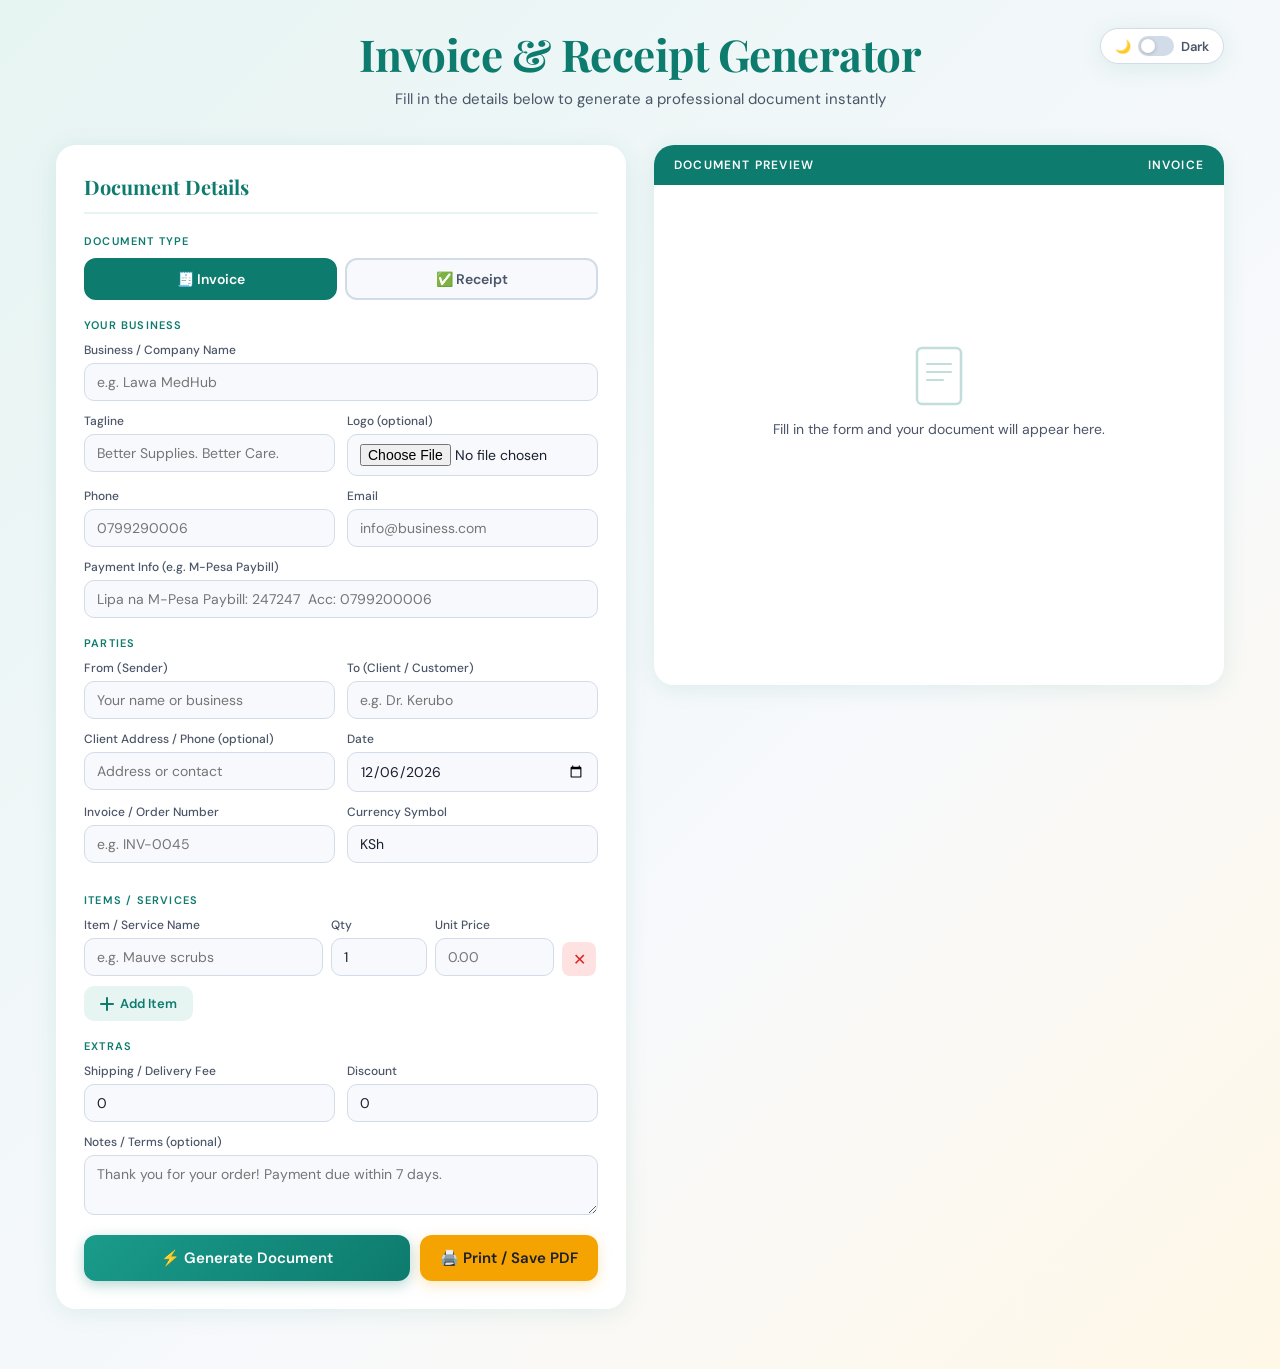
==== index.html @ bed3c3f0 "changing the file name and making the items typable" ====
<!DOCTYPE html>
<html lang="en">
<head>
<meta charset="UTF-8">
<meta name="viewport" content="width=device-width, initial-scale=1.0">
<title>Invoice & Receipt Generator</title>
<link href="https://fonts.googleapis.com/css2?family=Playfair+Display:wght@400;700&family=DM+Sans:wght@300;400;500;600&display=swap" rel="stylesheet">
<style>
  :root {
    --teal: #0d7b6e;
    --teal-light: #e6f4f2;
    --teal-mid: #1a9b8a;
    --dark: #1a1f2e;
    --mid: #4a5568;
    --light: #f7f9fc;
    --border: #d1dce8;
    --accent: #f4a300;
    --white: #ffffff;
    --shadow: 0 4px 24px rgba(13,123,110,0.10);
    --bg-gradient: linear-gradient(135deg, #e6f4f2 0%, #f7f9fc 60%, #fff8e7 100%);
    --card-bg: #ffffff;
    --input-bg: #f7f9fc;
    --input-focus-bg: #ffffff;
  }

  [data-theme="dark"] {
    --teal: #2ec4b0;
    --teal-light: #0d2e2b;
    --teal-mid: #25a997;
    --dark: #e8edf5;
    --mid: #94a3b8;
    --light: #1e2535;
    --border: #2d3748;
    --accent: #f4a300;
    --white: #151c2c;
    --shadow: 0 4px 24px rgba(0,0,0,0.35);
    --bg-gradient: linear-gradient(135deg, #0b1a18 0%, #111827 60%, #1a1508 100%);
    --card-bg: #1a2236;
    --input-bg: #1e2535;
    --input-focus-bg: #222d42;
  }

  * { box-sizing: border-box; margin: 0; padding: 0; }

  body {
    font-family: 'DM Sans', sans-serif;
    background: var(--bg-gradient);
    min-height: 100vh;
    color: var(--dark);
    transition: background .3s, color .3s;
  }

  /* ── APP SHELL ── */
  .app-wrap { max-width: 1200px; margin: 0 auto; padding: 24px 16px 60px; }

  .app-header {
    text-align: center;
    margin-bottom: 36px;
    position: relative;
  }
  .theme-toggle {
    position: absolute;
    right: 0; top: 4px;
    background: var(--card-bg);
    border: 1.5px solid var(--border);
    border-radius: 50px;
    padding: 7px 14px;
    display: flex; align-items: center; gap: 7px;
    cursor: pointer;
    font-family: 'DM Sans', sans-serif;
    font-size: 13px; font-weight: 600;
    color: var(--mid);
    box-shadow: var(--shadow);
    transition: all .25s;
  }
  .theme-toggle:hover { border-color: var(--teal); color: var(--teal); }
  .theme-toggle .toggle-track {
    width: 36px; height: 20px;
    background: var(--border);
    border-radius: 20px;
    position: relative;
    transition: background .25s;
    flex-shrink: 0;
  }
  .theme-toggle .toggle-thumb {
    width: 14px; height: 14px;
    background: #fff;
    border-radius: 50%;
    position: absolute;
    top: 3px; left: 3px;
    transition: transform .25s, background .25s;
    box-shadow: 0 1px 4px rgba(0,0,0,.2);
  }
  [data-theme="dark"] .toggle-track { background: var(--teal); }
  [data-theme="dark"] .toggle-thumb { transform: translateX(16px); }
  @media(max-width:480px){
    .theme-toggle span.toggle-label { display: none; }
    .theme-toggle { padding: 7px 10px; }
  }
  .app-header h1 {
    font-family: 'Playfair Display', serif;
    font-size: clamp(28px, 5vw, 44px);
    color: var(--teal);
    letter-spacing: -0.5px;
  }
  .app-header p {
    color: var(--mid);
    margin-top: 6px;
    font-size: 15px;
  }

  /* ── TWO-COL LAYOUT ── */
  .cols {
    display: grid;
    grid-template-columns: 1fr 1fr;
    gap: 28px;
    align-items: start;
  }
  @media(max-width:768px){ .cols { grid-template-columns:1fr; } }

  /* ── FORM CARD ── */
  .form-card {
    background: var(--card-bg);
    border-radius: 20px;
    box-shadow: var(--shadow);
    padding: 28px;
    position: sticky;
    top: 20px;
    transition: background .3s;
  }
  .form-card h2 {
    font-family: 'Playfair Display', serif;
    font-size: 20px;
    color: var(--teal);
    margin-bottom: 20px;
    padding-bottom: 12px;
    border-bottom: 2px solid var(--teal-light);
  }

  .section-label {
    font-size: 11px;
    font-weight: 600;
    text-transform: uppercase;
    letter-spacing: 1.2px;
    color: var(--teal);
    margin: 18px 0 10px;
  }

  .form-row { display: grid; grid-template-columns: 1fr 1fr; gap: 12px; }
  @media(max-width:480px){ .form-row { grid-template-columns:1fr; } }

  .field { display: flex; flex-direction: column; gap: 5px; margin-bottom: 12px; }
  .field label { font-size: 12px; font-weight: 500; color: var(--mid); }
  .field input, .field select, .field textarea {
    border: 1.5px solid var(--border);
    border-radius: 10px;
    padding: 9px 12px;
    font-family: 'DM Sans', sans-serif;
    font-size: 14px;
    color: var(--dark);
    background: var(--input-bg);
    transition: border-color .2s, box-shadow .2s, background .3s, color .3s;
    outline: none;
    width: 100%;
  }
  .field input:focus, .field select:focus, .field textarea:focus {
    border-color: var(--teal);
    box-shadow: 0 0 0 3px rgba(13,123,110,.12);
    background: var(--input-focus-bg);
  }
  .field textarea { resize: vertical; min-height: 60px; }

  /* ── ITEMS TABLE ── */
  .items-section { margin-top: 4px; }
  .item-row {
    display: grid;
    grid-template-columns: 2fr 0.8fr 1fr 36px;
    gap: 8px;
    align-items: end;
    margin-bottom: 10px;
  }
  @media(max-width:480px){ .item-row { grid-template-columns: 1fr 1fr; } }
  .item-row .field { margin-bottom: 0; }

  .btn-add-item {
    display: flex; align-items: center; gap: 6px;
    background: var(--teal-light); color: var(--teal);
    border: none; border-radius: 10px;
    padding: 9px 16px; font-family: 'DM Sans', sans-serif;
    font-size: 13px; font-weight: 600; cursor: pointer;
    transition: background .2s;
    margin-top: 4px;
  }
  .btn-add-item:hover { background: #c5e8e3; }

  .btn-remove {
    background: #fee2e2; color: #dc2626;
    border: none; border-radius: 8px;
    width: 34px; height: 34px; cursor: pointer;
    font-size: 16px; display: flex; align-items: center; justify-content: center;
    transition: background .2s;
    flex-shrink: 0;
    align-self: flex-end;
    margin-bottom: 0;
  }
  .btn-remove:hover { background: #fca5a5; }

  /* ── DOC TYPE TOGGLE ── */
  .type-toggle {
    display: flex; gap: 8px; margin-bottom: 16px;
  }
  .type-btn {
    flex: 1; padding: 10px; border: 2px solid var(--border);
    border-radius: 12px; background: var(--input-bg);
    font-family: 'DM Sans', sans-serif; font-size: 14px; font-weight: 600;
    color: var(--mid); cursor: pointer; transition: all .2s; text-align: center;
  }
  .type-btn.active {
    border-color: var(--teal); background: var(--teal); color: #fff;
  }

  /* ── ACTION BUTTONS ── */
  .actions { margin-top: 20px; display: flex; gap: 10px; flex-wrap: wrap; }
  .btn-generate {
    flex: 1; min-width: 140px;
    background: linear-gradient(135deg, var(--teal-mid), var(--teal));
    color: #fff; border: none; border-radius: 12px;
    padding: 13px 20px; font-family: 'DM Sans', sans-serif;
    font-size: 15px; font-weight: 600; cursor: pointer;
    box-shadow: 0 4px 14px rgba(13,123,110,.3);
    transition: transform .15s, box-shadow .15s;
  }
  .btn-generate:hover { transform: translateY(-2px); box-shadow: 0 6px 20px rgba(13,123,110,.4); }
  .btn-print {
    background: var(--accent); color: var(--dark);
    border: none; border-radius: 12px;
    padding: 13px 20px; font-family: 'DM Sans', sans-serif;
    font-size: 15px; font-weight: 600; cursor: pointer;
    box-shadow: 0 4px 14px rgba(244,163,0,.25);
    transition: transform .15s;
  }
  .btn-print:hover { transform: translateY(-2px); }

  /* ── PREVIEW CARD ── */
  .preview-card {
    background: var(--card-bg);
    border-radius: 20px;
    box-shadow: var(--shadow);
    overflow: hidden;
    transition: background .3s;
  }
  .preview-label {
    background: var(--teal);
    color: #fff; padding: 12px 20px;
    font-size: 12px; font-weight: 600;
    letter-spacing: 1.2px; text-transform: uppercase;
    display: flex; justify-content: space-between; align-items: center;
  }

  /* ── DOCUMENT STYLES ── */
  #doc-output {
    padding: 36px 32px;
    font-family: 'DM Sans', sans-serif;
    font-size: 14px;
    color: var(--dark);
    min-height: 500px;
  }
  @media(max-width:480px){ #doc-output { padding: 20px 16px; } }

  .doc-logo-area { text-align: center; margin-bottom: 24px; }
  .doc-logo-img { max-width: 130px; max-height: 80px; object-fit: contain; }
  .doc-company-name {
    font-family: 'Playfair Display', serif;
    font-size: 26px; color: var(--teal);
    font-weight: 700;
  }
  .doc-tagline { font-size: 12px; color: var(--mid); font-style: italic; margin-top: 2px; }

  .doc-contact-bar {
    display: flex; justify-content: space-between; flex-wrap: wrap;
    gap: 10px; font-size: 12px; color: var(--mid);
    padding: 14px 0; border-top: 1px solid var(--border); border-bottom: 1px solid var(--border);
    margin-bottom: 22px;
  }
  .doc-contact-bar span { display: flex; align-items: center; gap: 5px; }

  .doc-meta {
    display: flex; justify-content: space-between; align-items: flex-start;
    flex-wrap: wrap; gap: 14px; margin-bottom: 22px;
  }
  .doc-meta-date { font-size: 13px; color: var(--mid); }
  .doc-meta-date strong { display: block; font-size: 14px; color: var(--dark); }
  .doc-from-to {
    display: flex; gap: 40px; flex-wrap: wrap;
  }
  .doc-party { font-size: 13px; }
  .doc-party .party-label { color: var(--mid); margin-bottom: 3px; font-size: 11px; text-transform: uppercase; letter-spacing:.8px; }
  .doc-party .party-name { font-weight: 600; color: var(--dark); font-size: 15px; }
  .doc-party .party-detail { color: var(--mid); margin-top: 2px; }

  .doc-doc-type {
    display: inline-block;
    background: var(--teal); color: #fff;
    font-family: 'Playfair Display', serif;
    font-size: 20px; font-weight: 700;
    padding: 6px 18px; border-radius: 8px;
    margin-bottom: 18px;
  }

  .doc-order-id { font-size: 13px; color: var(--mid); margin-bottom: 14px; }
  .doc-order-id strong { color: var(--dark); }

  .doc-items { width: 100%; border-collapse: collapse; margin-bottom: 16px; }
  .doc-items thead tr { border-bottom: 2px solid var(--teal); }
  .doc-items th {
    text-align: left; padding: 8px 10px;
    font-size: 11px; font-weight: 600; color: var(--teal);
    text-transform: uppercase; letter-spacing:.8px;
  }
  .doc-items th:last-child { text-align: right; }
  .doc-items td { padding: 10px 10px; vertical-align: top; }
  .doc-items td:last-child { text-align: right; font-weight: 600; }
  .doc-items tbody tr { border-bottom: 1px solid var(--border); }
  .doc-items tbody tr:last-child { border-bottom: none; }
  .item-desc { font-weight: 600; display: block; }
  .item-sku { font-size: 11px; color: var(--mid); margin-top: 2px; }

  .doc-totals { width: 100%; }
  .doc-totals td { padding: 5px 10px; font-size: 13px; }
  .doc-totals td:last-child { text-align: right; font-weight: 600; }
  .doc-totals .total-row td {
    border-top: 2px solid var(--teal);
    padding-top: 10px; font-weight: 700;
    font-size: 15px; color: var(--teal);
  }

  .doc-footer {
    text-align: center; margin-top: 30px;
    padding-top: 20px; border-top: 1px dashed var(--border);
    font-size: 12px; color: var(--mid);
  }
  .doc-footer strong { display: block; margin-bottom: 4px; color: var(--dark); font-size: 14px; }

  .doc-notes {
    background: var(--teal-light); border-radius: 10px;
    padding: 12px 14px; margin-top: 14px;
    font-size: 12px; color: var(--mid);
    transition: background .3s;
  }
  .doc-notes strong { color: var(--teal); display: block; margin-bottom: 3px; }

  .placeholder-msg {
    display: flex; flex-direction: column; align-items: center; justify-content: center;
    height: 340px; color: var(--mid); text-align: center; gap: 12px;
  }
  .placeholder-msg svg { opacity: .25; }
  .placeholder-msg p { font-size: 14px; }

  /* LOGO UPLOAD */
  .logo-upload-wrap { position: relative; }
  .logo-preview { width: 70px; height: 50px; object-fit: contain; border-radius: 8px; border: 1px solid var(--border); display: none; margin-top: 6px; }
  .logo-preview.show { display: block; }

  /* CURRENCY SYMBOL */
  .currency-input-wrap { position: relative; }
  .currency-input-wrap .currency-sym {
    position: absolute; left: 11px; top: 50%; transform: translateY(-50%);
    color: var(--mid); font-size: 13px; pointer-events: none;
  }
  .currency-input-wrap input { padding-left: 28px; }

  @media print {
    body { background: white; }
    .form-card, .preview-label, .app-header, .actions { display: none !important; }
    .cols { grid-template-columns: 1fr; }
    .preview-card { box-shadow: none; border-radius: 0; }
    #doc-output { padding: 10px; }
  }
</style>
</head>
<body>
<div class="app-wrap">

  <div class="app-header">
    <button class="theme-toggle" onclick="toggleTheme()" title="Toggle dark/light mode">
      <span id="theme-icon">🌙</span>
      <div class="toggle-track"><div class="toggle-thumb"></div></div>
      <span class="toggle-label" id="theme-label">Dark</span>
    </button>
    <h1>Invoice & Receipt Generator</h1>
    <p>Fill in the details below to generate a professional document instantly</p>
  </div>

  <div class="cols">
    <!-- ── FORM ── -->
    <div class="form-card">
      <h2>Document Details</h2>

      <!-- Doc type -->
      <div class="section-label">Document Type</div>
      <div class="type-toggle">
        <button class="type-btn active" onclick="setType('Invoice')">🧾 Invoice</button>
        <button class="type-btn" onclick="setType('Receipt')">✅ Receipt</button>
      </div>

      <!-- Business Info -->
      <div class="section-label">Your Business</div>
      <div class="field">
        <label>Business / Company Name</label>
        <input id="biz-name" type="text" placeholder="e.g. Lawa MedHub" oninput="render()">
      </div>
      <div class="form-row">
        <div class="field">
          <label>Tagline</label>
          <input id="biz-tagline" type="text" placeholder="Better Supplies. Better Care." oninput="render()">
        </div>
        <div class="field">
          <label>Logo (optional)</label>
          <input type="file" accept="image/*" onchange="handleLogo(event)">
          <img id="logo-preview" class="logo-preview" alt="logo">
        </div>
      </div>
      <div class="form-row">
        <div class="field">
          <label>Phone</label>
          <input id="biz-phone" type="text" placeholder="0799290006" oninput="render()">
        </div>
        <div class="field">
          <label>Email</label>
          <input id="biz-email" type="text" placeholder="info@business.com" oninput="render()">
        </div>
      </div>
      <div class="field">
        <label>Payment Info (e.g. M-Pesa Paybill)</label>
        <input id="biz-payment" type="text" placeholder="Lipa na M-Pesa Paybill: 247247  Acc: 0799200006" oninput="render()">
      </div>

      <!-- From / To -->
      <div class="section-label">Parties</div>
      <div class="form-row">
        <div class="field">
          <label>From (Sender)</label>
          <input id="from-name" type="text" placeholder="Your name or business" oninput="render()">
        </div>
        <div class="field">
          <label>To (Client / Customer)</label>
          <input id="to-name" type="text" placeholder="e.g. Dr. Kerubo" oninput="render()">
        </div>
      </div>
      <div class="form-row">
        <div class="field">
          <label>Client Address / Phone (optional)</label>
          <input id="to-detail" type="text" placeholder="Address or contact" oninput="render()">
        </div>
        <div class="field">
          <label>Date</label>
          <input id="doc-date" type="date" oninput="render()">
        </div>
      </div>

      <!-- Doc ID -->
      <div class="form-row">
        <div class="field">
          <label>Invoice / Order Number</label>
          <input id="doc-number" type="text" placeholder="e.g. INV-0045" oninput="render()">
        </div>
        <div class="field">
          <label>Currency Symbol</label>
          <input id="currency" type="text" placeholder="KSh" value="KSh" oninput="render()">
        </div>
      </div>

      <!-- Items -->
      <div class="section-label">Items / Services</div>
      <div class="items-section" id="items-container"></div>
      <button class="btn-add-item" onclick="addItem()">
        <svg width="14" height="14" viewBox="0 0 14 14" fill="none"><path d="M7 1v12M1 7h12" stroke="currentColor" stroke-width="2" stroke-linecap="round"/></svg>
        Add Item
      </button>

      <!-- Shipping -->
      <div class="section-label">Extras</div>
      <div class="form-row">
        <div class="field">
          <label>Shipping / Delivery Fee</label>
          <input id="shipping" type="number" placeholder="0" value="0" oninput="render()">
        </div>
        <div class="field">
          <label>Discount</label>
          <input id="discount" type="number" placeholder="0" value="0" oninput="render()">
        </div>
      </div>

      <!-- Notes -->
      <div class="field">
        <label>Notes / Terms (optional)</label>
        <textarea id="doc-notes" placeholder="Thank you for your order! Payment due within 7 days." oninput="render()"></textarea>
      </div>

      <div class="actions">
        <button class="btn-generate" onclick="render()">⚡ Generate Document</button>
        <button class="btn-print" onclick="window.print()">🖨️ Print / Save PDF</button>
      </div>
    </div>

    <!-- ── PREVIEW ── -->
    <div class="preview-card">
      <div class="preview-label">
        <span>DOCUMENT PREVIEW</span>
        <span id="preview-type-label">Invoice</span>
      </div>
      <div id="doc-output">
        <div class="placeholder-msg">
          <svg width="64" height="64" viewBox="0 0 64 64" fill="none" xmlns="http://www.w3.org/2000/svg">
            <rect x="10" y="4" width="44" height="56" rx="5" stroke="#0d7b6e" stroke-width="2.5"/>
            <line x1="20" y1="20" x2="44" y2="20" stroke="#0d7b6e" stroke-width="2" stroke-linecap="round"/>
            <line x1="20" y1="28" x2="44" y2="28" stroke="#0d7b6e" stroke-width="2" stroke-linecap="round"/>
            <line x1="20" y1="36" x2="36" y2="36" stroke="#0d7b6e" stroke-width="2" stroke-linecap="round"/>
          </svg>
          <p>Fill in the form and your document will appear here.</p>
        </div>
      </div>
    </div>
  </div>
</div>

<script>
  let docType = 'Invoice';
  let logoDataUrl = '';
  let items = [{ name: '', qty: 1, price: '' }];

  // ── THEME ──────────────────────────────────────────────
  function toggleTheme() {
    const html = document.documentElement;
    const isDark = html.getAttribute('data-theme') === 'dark';
    html.setAttribute('data-theme', isDark ? 'light' : 'dark');
    document.getElementById('theme-icon').textContent = isDark ? '🌙' : '☀️';
    document.getElementById('theme-label').textContent = isDark ? 'Dark' : 'Light';
    localStorage.setItem('invoice-theme', isDark ? 'light' : 'dark');
  }
  const saved = localStorage.getItem('invoice-theme');
  if (saved === 'dark') {
    document.documentElement.setAttribute('data-theme', 'dark');
    document.getElementById('theme-icon').textContent = '☀️';
    document.getElementById('theme-label').textContent = 'Light';
  }

  document.getElementById('doc-date').value = new Date().toISOString().split('T')[0];

  function setType(t) {
    docType = t;
    document.querySelectorAll('.type-btn').forEach(b => b.classList.toggle('active', b.textContent.includes(t)));
    document.getElementById('preview-type-label').textContent = t;
    renderPreview();
  }

  function handleLogo(e) {
    const file = e.target.files[0];
    if (!file) return;
    const reader = new FileReader();
    reader.onload = ev => {
      logoDataUrl = ev.target.result;
      const prev = document.getElementById('logo-preview');
      prev.src = logoDataUrl;
      prev.classList.add('show');
      renderPreview();
    };
    reader.readAsDataURL(file);
  }

  // ── ITEMS: build once, update in-place ─────────────────
  function buildItemRow(i) {
    const row = document.createElement('div');
    row.className = 'item-row';
    row.dataset.index = i;
    row.innerHTML = `
      <div class="field">
        <label>${i === 0 ? 'Item / Service Name' : ''}</label>
        <input type="text" data-field="name" data-idx="${i}" placeholder="e.g. Mauve scrubs"
          value="${esc(items[i].name)}" autocomplete="off">
      </div>
      <div class="field">
        <label>${i === 0 ? 'Qty' : ''}</label>
        <input type="number" data-field="qty" data-idx="${i}" min="1" placeholder="1"
          value="${items[i].qty}">
      </div>
      <div class="field">
        <label>${i === 0 ? 'Unit Price' : ''}</label>
        <input type="number" data-field="price" data-idx="${i}" placeholder="0.00"
          value="${items[i].price}">
      </div>
      <button class="btn-remove" data-remove="${i}" title="Remove">✕</button>
    `;
    return row;
  }

  function syncItemRows() {
    const container = document.getElementById('items-container');
    const rows = container.querySelectorAll('.item-row');
    // Add new rows if needed
    for (let i = rows.length; i < items.length; i++) {
      container.appendChild(buildItemRow(i));
    }
    // Remove extra rows
    while (container.querySelectorAll('.item-row').length > items.length) {
      container.lastElementChild.remove();
    }
  }

  function rebuildAllItemRows() {
    const container = document.getElementById('items-container');
    container.innerHTML = '';
    items.forEach((_, i) => container.appendChild(buildItemRow(i)));
  }

  // Delegated listeners — never destroyed, never reset focus
  const itemsContainer = document.getElementById('items-container');

  itemsContainer.addEventListener('input', e => {
    const inp = e.target.closest('input[data-field]');
    if (!inp) return;
    const idx = parseInt(inp.dataset.idx);
    const field = inp.dataset.field;
    items[idx][field] = inp.value;
    renderPreview();
  });

  itemsContainer.addEventListener('click', e => {
    const btn = e.target.closest('[data-remove]');
    if (!btn || items.length === 1) return;
    const i = parseInt(btn.dataset.remove);
    items.splice(i, 1);
    rebuildAllItemRows();
    renderPreview();
  });

  function addItem() {
    items.push({ name: '', qty: 1, price: '' });
    syncItemRows();
    // Focus the new name field
    const rows = itemsContainer.querySelectorAll('.item-row');
    rows[rows.length - 1].querySelector('input[data-field="name"]').focus();
  }

  // ── HELPERS ────────────────────────────────────────────
  function esc(s) { return (s || '').replace(/"/g, '&quot;'); }

  function fmt(n) {
    const currency = document.getElementById('currency').value || 'KSh';
    return `${currency} ${parseFloat(n || 0).toLocaleString('en-KE', { minimumFractionDigits: 0, maximumFractionDigits: 2 })}`;
  }

  // render() now only updates the preview, not the item DOM
  function render() {
    renderPreview();
  }

  function renderPreview() {
    const bizName = document.getElementById('biz-name').value || 'Your Business';
    const tagline = document.getElementById('biz-tagline').value;
    const phone = document.getElementById('biz-phone').value;
    const email = document.getElementById('biz-email').value;
    const payment = document.getElementById('biz-payment').value;
    const fromName = document.getElementById('from-name').value || bizName;
    const toName = document.getElementById('to-name').value || 'Customer';
    const toDetail = document.getElementById('to-detail').value;
    const dateVal = document.getElementById('doc-date').value;
    const dateStr = dateVal ? new Date(dateVal + 'T00:00:00').toLocaleDateString('en-GB', {day:'numeric',month:'long',year:'numeric'}) : 'Today';
    const docNum = document.getElementById('doc-number').value || `${docType.toUpperCase()}-0001`;
    const notes = document.getElementById('doc-notes').value;
    const shipping = parseFloat(document.getElementById('shipping').value) || 0;
    const discount = parseFloat(document.getElementById('discount').value) || 0;

    const subtotal = items.reduce((s, it) => s + (parseFloat(it.qty)||1)*(parseFloat(it.price)||0), 0);
    const total = Math.max(0, subtotal + shipping - discount);
    const itemCount = items.reduce((s, it) => s + (parseFloat(it.qty)||1), 0);

    const logoHtml = logoDataUrl
      ? `<img class="doc-logo-img" src="${logoDataUrl}" alt="logo">`
      : `<div style="width:72px;height:72px;background:var(--teal);border-radius:50%;display:inline-flex;align-items:center;justify-content:center;margin-bottom:4px;">
          <svg width="36" height="36" viewBox="0 0 36 36" fill="none"><path d="M18 4C10.268 4 4 10.268 4 18s6.268 14 14 14 14-6.268 14-14S25.732 4 18 4zm0 6v8l5 3" stroke="white" stroke-width="2.5" stroke-linecap="round"/></svg>
         </div>`;

    const itemsRows = items.map(it => {
      const lineTotal = (parseFloat(it.qty)||1) * (parseFloat(it.price)||0);
      return `<tr>
        <td><span class="item-desc">${it.name || '—'}</span></td>
        <td style="text-align:center">${it.qty || 1}</td>
        <td style="text-align:right">${fmt(it.price)}</td>
        <td>${fmt(lineTotal)}</td>
      </tr>`;
    }).join('');

    const contactBar = (phone || email || payment) ? `
      <div class="doc-contact-bar">
        ${payment ? `<span>💳 ${payment}</span>` : ''}
        <span>
          ${phone ? `📞 ${phone}` : ''}
          ${email ? `&nbsp;&nbsp;✉️ ${email}` : ''}
        </span>
      </div>` : '';

    const shippingRow = shipping > 0 ? `<tr><td style="color:var(--mid)">Shipping</td><td>${fmt(shipping)}</td></tr>` : `<tr><td style="color:var(--mid)">Shipping</td><td>FREE</td></tr>`;
    const discountRow = discount > 0 ? `<tr><td style="color:var(--mid)">Discount</td><td>-${fmt(discount)}</td></tr>` : '';

    document.getElementById('doc-output').innerHTML = `
      <div class="doc-logo-area">
        ${logoHtml}
        <div class="doc-company-name">${bizName}</div>
        ${tagline ? `<div class="doc-tagline">${tagline}</div>` : ''}
      </div>

      ${contactBar}

      <div class="doc-meta">
        <div>
          <div class="doc-doc-type">${docType}</div>
          <div class="doc-meta-date">${dateStr}</div>
          <div class="doc-order-id" style="margin-top:6px"><strong>#${docNum}</strong></div>
        </div>
        <div class="doc-from-to">
          <div class="doc-party">
            <div class="party-label">From</div>
            <div class="party-name">${fromName}</div>
          </div>
          <div class="doc-party">
            <div class="party-label">To</div>
            <div class="party-name">${toName}</div>
            ${toDetail ? `<div class="party-detail">${toDetail}</div>` : ''}
          </div>
        </div>
      </div>

      <table class="doc-items">
        <thead>
          <tr>
            <th>Description</th>
            <th style="text-align:center">Qty</th>
            <th style="text-align:right">Unit Price</th>
            <th style="text-align:right">Total</th>
          </tr>
        </thead>
        <tbody>${itemsRows}</tbody>
      </table>

      <table class="doc-totals" style="margin-left:auto;width:240px">
        <tr><td style="color:var(--mid)">${itemCount} Item${itemCount!==1?'s':''}</td><td>${fmt(subtotal)}</td></tr>
        ${shippingRow}
        ${discountRow}
        <tr class="total-row"><td>Total</td><td>${fmt(total)}</td></tr>
      </table>

      ${notes ? `<div class="doc-notes"><strong>Notes</strong>${notes}</div>` : ''}

      <div class="doc-footer">
        <strong>Thank you for your order!</strong>
        ${payment ? payment : ''}
      </div>
    `;
    document.getElementById('preview-type-label').textContent = docType;
  }

  // Init
  syncItemRows();
</script>
</body>
</html>
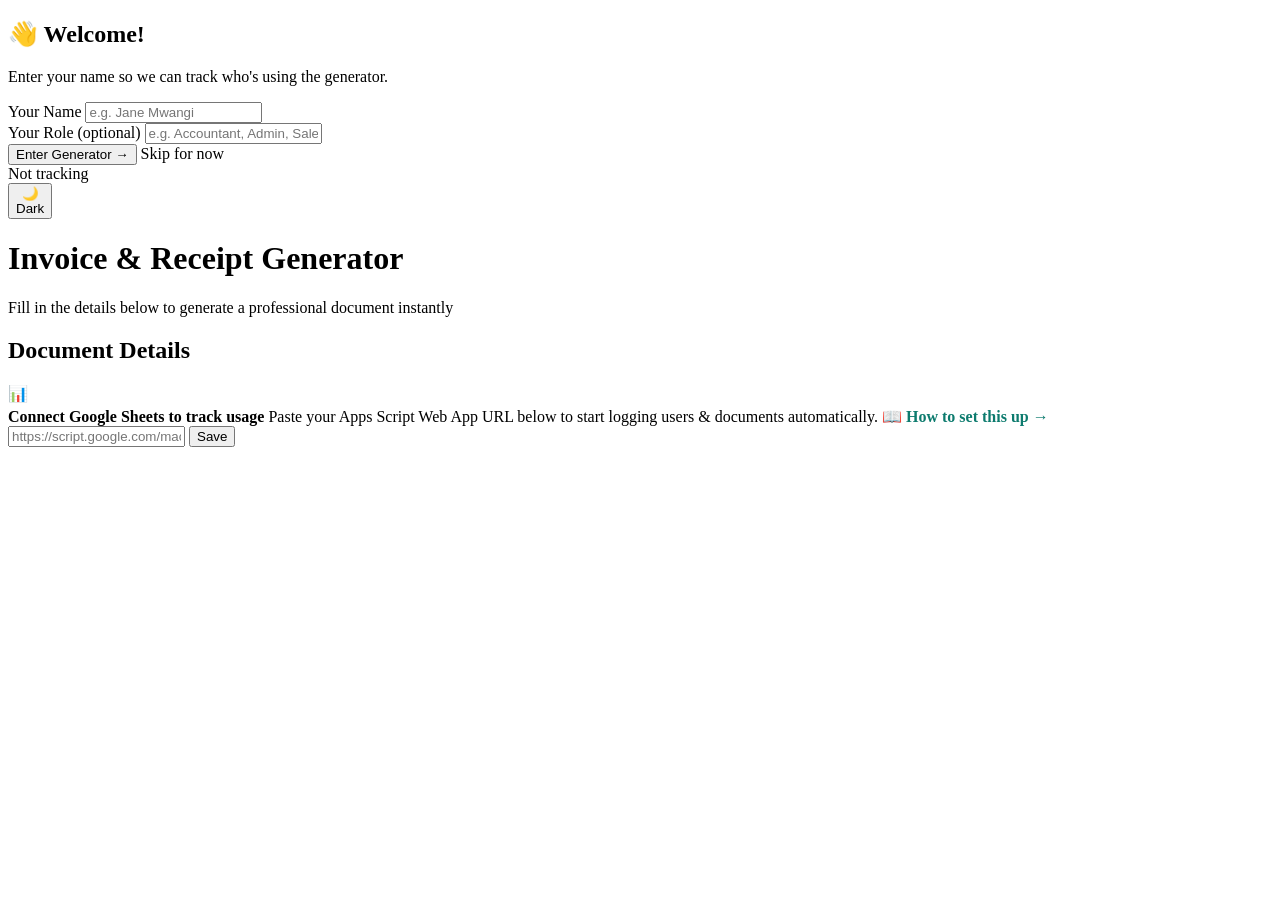
==== commit 1b9815be: "updating the code bit by bit this is the first html part" ====
--- a/index.html
+++ b/index.html
@@ -1,390 +1,45 @@
 <!DOCTYPE html>
 <html lang="en">
 <head>
-<meta charset="UTF-8">
-<meta name="viewport" content="width=device-width, initial-scale=1.0">
-<title>Invoice & Receipt Generator</title>
-<link href="https://fonts.googleapis.com/css2?family=Playfair+Display:wght@400;700&family=DM+Sans:wght@300;400;500;600&display=swap" rel="stylesheet">
-<style>
-  :root {
-    --teal: #0d7b6e;
-    --teal-light: #e6f4f2;
-    --teal-mid: #1a9b8a;
-    --dark: #1a1f2e;
-    --mid: #4a5568;
-    --light: #f7f9fc;
-    --border: #d1dce8;
-    --accent: #f4a300;
-    --white: #ffffff;
-    --shadow: 0 4px 24px rgba(13,123,110,0.10);
-    --bg-gradient: linear-gradient(135deg, #e6f4f2 0%, #f7f9fc 60%, #fff8e7 100%);
-    --card-bg: #ffffff;
-    --input-bg: #f7f9fc;
-    --input-focus-bg: #ffffff;
-  }
-
-  [data-theme="dark"] {
-    --teal: #2ec4b0;
-    --teal-light: #0d2e2b;
-    --teal-mid: #25a997;
-    --dark: #e8edf5;
-    --mid: #94a3b8;
-    --light: #1e2535;
-    --border: #2d3748;
-    --accent: #f4a300;
-    --white: #151c2c;
-    --shadow: 0 4px 24px rgba(0,0,0,0.35);
-    --bg-gradient: linear-gradient(135deg, #0b1a18 0%, #111827 60%, #1a1508 100%);
-    --card-bg: #1a2236;
-    --input-bg: #1e2535;
-    --input-focus-bg: #222d42;
-  }
-
-  * { box-sizing: border-box; margin: 0; padding: 0; }
-
-  body {
-    font-family: 'DM Sans', sans-serif;
-    background: var(--bg-gradient);
-    min-height: 100vh;
-    color: var(--dark);
-    transition: background .3s, color .3s;
-  }
-
-  /* ── APP SHELL ── */
-  .app-wrap { max-width: 1200px; margin: 0 auto; padding: 24px 16px 60px; }
-
-  .app-header {
-    text-align: center;
-    margin-bottom: 36px;
-    position: relative;
-  }
-  .theme-toggle {
-    position: absolute;
-    right: 0; top: 4px;
-    background: var(--card-bg);
-    border: 1.5px solid var(--border);
-    border-radius: 50px;
-    padding: 7px 14px;
-    display: flex; align-items: center; gap: 7px;
-    cursor: pointer;
-    font-family: 'DM Sans', sans-serif;
-    font-size: 13px; font-weight: 600;
-    color: var(--mid);
-    box-shadow: var(--shadow);
-    transition: all .25s;
-  }
-  .theme-toggle:hover { border-color: var(--teal); color: var(--teal); }
-  .theme-toggle .toggle-track {
-    width: 36px; height: 20px;
-    background: var(--border);
-    border-radius: 20px;
-    position: relative;
-    transition: background .25s;
-    flex-shrink: 0;
-  }
-  .theme-toggle .toggle-thumb {
-    width: 14px; height: 14px;
-    background: #fff;
-    border-radius: 50%;
-    position: absolute;
-    top: 3px; left: 3px;
-    transition: transform .25s, background .25s;
-    box-shadow: 0 1px 4px rgba(0,0,0,.2);
-  }
-  [data-theme="dark"] .toggle-track { background: var(--teal); }
-  [data-theme="dark"] .toggle-thumb { transform: translateX(16px); }
-  @media(max-width:480px){
-    .theme-toggle span.toggle-label { display: none; }
-    .theme-toggle { padding: 7px 10px; }
-  }
-  .app-header h1 {
-    font-family: 'Playfair Display', serif;
-    font-size: clamp(28px, 5vw, 44px);
-    color: var(--teal);
-    letter-spacing: -0.5px;
-  }
-  .app-header p {
-    color: var(--mid);
-    margin-top: 6px;
-    font-size: 15px;
-  }
-
-  /* ── TWO-COL LAYOUT ── */
-  .cols {
-    display: grid;
-    grid-template-columns: 1fr 1fr;
-    gap: 28px;
-    align-items: start;
-  }
-  @media(max-width:768px){ .cols { grid-template-columns:1fr; } }
-
-  /* ── FORM CARD ── */
-  .form-card {
-    background: var(--card-bg);
-    border-radius: 20px;
-    box-shadow: var(--shadow);
-    padding: 28px;
-    position: sticky;
-    top: 20px;
-    transition: background .3s;
-  }
-  .form-card h2 {
-    font-family: 'Playfair Display', serif;
-    font-size: 20px;
-    color: var(--teal);
-    margin-bottom: 20px;
-    padding-bottom: 12px;
-    border-bottom: 2px solid var(--teal-light);
-  }
-
-  .section-label {
-    font-size: 11px;
-    font-weight: 600;
-    text-transform: uppercase;
-    letter-spacing: 1.2px;
-    color: var(--teal);
-    margin: 18px 0 10px;
-  }
-
-  .form-row { display: grid; grid-template-columns: 1fr 1fr; gap: 12px; }
-  @media(max-width:480px){ .form-row { grid-template-columns:1fr; } }
-
-  .field { display: flex; flex-direction: column; gap: 5px; margin-bottom: 12px; }
-  .field label { font-size: 12px; font-weight: 500; color: var(--mid); }
-  .field input, .field select, .field textarea {
-    border: 1.5px solid var(--border);
-    border-radius: 10px;
-    padding: 9px 12px;
-    font-family: 'DM Sans', sans-serif;
-    font-size: 14px;
-    color: var(--dark);
-    background: var(--input-bg);
-    transition: border-color .2s, box-shadow .2s, background .3s, color .3s;
-    outline: none;
-    width: 100%;
-  }
-  .field input:focus, .field select:focus, .field textarea:focus {
-    border-color: var(--teal);
-    box-shadow: 0 0 0 3px rgba(13,123,110,.12);
-    background: var(--input-focus-bg);
-  }
-  .field textarea { resize: vertical; min-height: 60px; }
-
-  /* ── ITEMS TABLE ── */
-  .items-section { margin-top: 4px; }
-  .item-row {
-    display: grid;
-    grid-template-columns: 2fr 0.8fr 1fr 36px;
-    gap: 8px;
-    align-items: end;
-    margin-bottom: 10px;
-  }
-  @media(max-width:480px){ .item-row { grid-template-columns: 1fr 1fr; } }
-  .item-row .field { margin-bottom: 0; }
-
-  .btn-add-item {
-    display: flex; align-items: center; gap: 6px;
-    background: var(--teal-light); color: var(--teal);
-    border: none; border-radius: 10px;
-    padding: 9px 16px; font-family: 'DM Sans', sans-serif;
-    font-size: 13px; font-weight: 600; cursor: pointer;
-    transition: background .2s;
-    margin-top: 4px;
-  }
-  .btn-add-item:hover { background: #c5e8e3; }
-
-  .btn-remove {
-    background: #fee2e2; color: #dc2626;
-    border: none; border-radius: 8px;
-    width: 34px; height: 34px; cursor: pointer;
-    font-size: 16px; display: flex; align-items: center; justify-content: center;
-    transition: background .2s;
-    flex-shrink: 0;
-    align-self: flex-end;
-    margin-bottom: 0;
-  }
-  .btn-remove:hover { background: #fca5a5; }
-
-  /* ── DOC TYPE TOGGLE ── */
-  .type-toggle {
-    display: flex; gap: 8px; margin-bottom: 16px;
-  }
-  .type-btn {
-    flex: 1; padding: 10px; border: 2px solid var(--border);
-    border-radius: 12px; background: var(--input-bg);
-    font-family: 'DM Sans', sans-serif; font-size: 14px; font-weight: 600;
-    color: var(--mid); cursor: pointer; transition: all .2s; text-align: center;
-  }
-  .type-btn.active {
-    border-color: var(--teal); background: var(--teal); color: #fff;
-  }
-
-  /* ── ACTION BUTTONS ── */
-  .actions { margin-top: 20px; display: flex; gap: 10px; flex-wrap: wrap; }
-  .btn-generate {
-    flex: 1; min-width: 140px;
-    background: linear-gradient(135deg, var(--teal-mid), var(--teal));
-    color: #fff; border: none; border-radius: 12px;
-    padding: 13px 20px; font-family: 'DM Sans', sans-serif;
-    font-size: 15px; font-weight: 600; cursor: pointer;
-    box-shadow: 0 4px 14px rgba(13,123,110,.3);
-    transition: transform .15s, box-shadow .15s;
-  }
-  .btn-generate:hover { transform: translateY(-2px); box-shadow: 0 6px 20px rgba(13,123,110,.4); }
-  .btn-print {
-    background: var(--accent); color: var(--dark);
-    border: none; border-radius: 12px;
-    padding: 13px 20px; font-family: 'DM Sans', sans-serif;
-    font-size: 15px; font-weight: 600; cursor: pointer;
-    box-shadow: 0 4px 14px rgba(244,163,0,.25);
-    transition: transform .15s;
-  }
-  .btn-print:hover { transform: translateY(-2px); }
-
-  /* ── PREVIEW CARD ── */
-  .preview-card {
-    background: var(--card-bg);
-    border-radius: 20px;
-    box-shadow: var(--shadow);
-    overflow: hidden;
-    transition: background .3s;
-  }
-  .preview-label {
-    background: var(--teal);
-    color: #fff; padding: 12px 20px;
-    font-size: 12px; font-weight: 600;
-    letter-spacing: 1.2px; text-transform: uppercase;
-    display: flex; justify-content: space-between; align-items: center;
-  }
-
-  /* ── DOCUMENT STYLES ── */
-  #doc-output {
-    padding: 36px 32px;
-    font-family: 'DM Sans', sans-serif;
-    font-size: 14px;
-    color: var(--dark);
-    min-height: 500px;
-  }
-  @media(max-width:480px){ #doc-output { padding: 20px 16px; } }
-
-  .doc-logo-area { text-align: center; margin-bottom: 24px; }
-  .doc-logo-img { max-width: 130px; max-height: 80px; object-fit: contain; }
-  .doc-company-name {
-    font-family: 'Playfair Display', serif;
-    font-size: 26px; color: var(--teal);
-    font-weight: 700;
-  }
-  .doc-tagline { font-size: 12px; color: var(--mid); font-style: italic; margin-top: 2px; }
-
-  .doc-contact-bar {
-    display: flex; justify-content: space-between; flex-wrap: wrap;
-    gap: 10px; font-size: 12px; color: var(--mid);
-    padding: 14px 0; border-top: 1px solid var(--border); border-bottom: 1px solid var(--border);
-    margin-bottom: 22px;
-  }
-  .doc-contact-bar span { display: flex; align-items: center; gap: 5px; }
-
-  .doc-meta {
-    display: flex; justify-content: space-between; align-items: flex-start;
-    flex-wrap: wrap; gap: 14px; margin-bottom: 22px;
-  }
-  .doc-meta-date { font-size: 13px; color: var(--mid); }
-  .doc-meta-date strong { display: block; font-size: 14px; color: var(--dark); }
-  .doc-from-to {
-    display: flex; gap: 40px; flex-wrap: wrap;
-  }
-  .doc-party { font-size: 13px; }
-  .doc-party .party-label { color: var(--mid); margin-bottom: 3px; font-size: 11px; text-transform: uppercase; letter-spacing:.8px; }
-  .doc-party .party-name { font-weight: 600; color: var(--dark); font-size: 15px; }
-  .doc-party .party-detail { color: var(--mid); margin-top: 2px; }
-
-  .doc-doc-type {
-    display: inline-block;
-    background: var(--teal); color: #fff;
-    font-family: 'Playfair Display', serif;
-    font-size: 20px; font-weight: 700;
-    padding: 6px 18px; border-radius: 8px;
-    margin-bottom: 18px;
-  }
-
-  .doc-order-id { font-size: 13px; color: var(--mid); margin-bottom: 14px; }
-  .doc-order-id strong { color: var(--dark); }
-
-  .doc-items { width: 100%; border-collapse: collapse; margin-bottom: 16px; }
-  .doc-items thead tr { border-bottom: 2px solid var(--teal); }
-  .doc-items th {
-    text-align: left; padding: 8px 10px;
-    font-size: 11px; font-weight: 600; color: var(--teal);
-    text-transform: uppercase; letter-spacing:.8px;
-  }
-  .doc-items th:last-child { text-align: right; }
-  .doc-items td { padding: 10px 10px; vertical-align: top; }
-  .doc-items td:last-child { text-align: right; font-weight: 600; }
-  .doc-items tbody tr { border-bottom: 1px solid var(--border); }
-  .doc-items tbody tr:last-child { border-bottom: none; }
-  .item-desc { font-weight: 600; display: block; }
-  .item-sku { font-size: 11px; color: var(--mid); margin-top: 2px; }
-
-  .doc-totals { width: 100%; }
-  .doc-totals td { padding: 5px 10px; font-size: 13px; }
-  .doc-totals td:last-child { text-align: right; font-weight: 600; }
-  .doc-totals .total-row td {
-    border-top: 2px solid var(--teal);
-    padding-top: 10px; font-weight: 700;
-    font-size: 15px; color: var(--teal);
-  }
-
-  .doc-footer {
-    text-align: center; margin-top: 30px;
-    padding-top: 20px; border-top: 1px dashed var(--border);
-    font-size: 12px; color: var(--mid);
-  }
-  .doc-footer strong { display: block; margin-bottom: 4px; color: var(--dark); font-size: 14px; }
-
-  .doc-notes {
-    background: var(--teal-light); border-radius: 10px;
-    padding: 12px 14px; margin-top: 14px;
-    font-size: 12px; color: var(--mid);
-    transition: background .3s;
-  }
-  .doc-notes strong { color: var(--teal); display: block; margin-bottom: 3px; }
-
-  .placeholder-msg {
-    display: flex; flex-direction: column; align-items: center; justify-content: center;
-    height: 340px; color: var(--mid); text-align: center; gap: 12px;
-  }
-  .placeholder-msg svg { opacity: .25; }
-  .placeholder-msg p { font-size: 14px; }
-
-  /* LOGO UPLOAD */
-  .logo-upload-wrap { position: relative; }
-  .logo-preview { width: 70px; height: 50px; object-fit: contain; border-radius: 8px; border: 1px solid var(--border); display: none; margin-top: 6px; }
-  .logo-preview.show { display: block; }
-
-  /* CURRENCY SYMBOL */
-  .currency-input-wrap { position: relative; }
-  .currency-input-wrap .currency-sym {
-    position: absolute; left: 11px; top: 50%; transform: translateY(-50%);
-    color: var(--mid); font-size: 13px; pointer-events: none;
-  }
-  .currency-input-wrap input { padding-left: 28px; }
-
-  @media print {
-    body { background: white; }
-    .form-card, .preview-label, .app-header, .actions { display: none !important; }
-    .cols { grid-template-columns: 1fr; }
-    .preview-card { box-shadow: none; border-radius: 0; }
-    #doc-output { padding: 10px; }
-  }
-</style>
+  <meta charset="UTF-8">
+  <meta name="viewport" content="width=device-width, initial-scale=1.0">
+  <title>Invoice & Receipt Generator</title>
+  <link href="https://fonts.googleapis.com/css2?family=Playfair+Display:wght@400;700&family=DM+Sans:wght@300;400;500;600&display=swap" rel="stylesheet">
+  <link rel="stylesheet" href="styles.css">
 </head>
 <body>
+
+<!-- ── LOGIN MODAL ── -->
+<div class="modal-overlay" id="login-modal">
+  <div class="modal-box">
+    <h2>👋 Welcome!</h2>
+    <p class="modal-sub">Enter your name so we can track who's using the generator.</p>
+    <div class="field">
+      <label>Your Name</label>
+      <input id="modal-name" type="text" placeholder="e.g. Jane Mwangi" autocomplete="name">
+    </div>
+    <div class="field">
+      <label>Your Role (optional)</label>
+      <input id="modal-role" type="text" placeholder="e.g. Accountant, Admin, Sales">
+    </div>
+    <button class="modal-submit" onclick="submitLogin()">Enter Generator →</button>
+    <span class="modal-skip" onclick="skipLogin()">Skip for now</span>
+  </div>
+</div>
+
 <div class="app-wrap">
 
+  <!-- ── HEADER ── -->
   <div class="app-header">
+    <div class="track-pill" id="track-pill">
+      <div class="track-dot" id="track-dot"></div>
+      <span id="track-pill-text">Not tracking</span>
+    </div>
     <button class="theme-toggle" onclick="toggleTheme()" title="Toggle dark/light mode">
       <span id="theme-icon">🌙</span>
-      <div class="toggle-track"><div class="toggle-thumb"></div></div>
+      <div class="toggle-track">
+        <div class="toggle-thumb"></div>
+      </div>
       <span class="toggle-label" id="theme-label">Dark</span>
     </button>
     <h1>Invoice & Receipt Generator</h1>
@@ -392,376 +47,25 @@
   </div>
 
   <div class="cols">
+
     <!-- ── FORM ── -->
     <div class="form-card">
       <h2>Document Details</h2>
 
-      <!-- Doc type -->
-      <div class="section-label">Document Type</div>
-      <div class="type-toggle">
-        <button class="type-btn active" onclick="setType('Invoice')">🧾 Invoice</button>
-        <button class="type-btn" onclick="setType('Receipt')">✅ Receipt</button>
-      </div>
-
-      <!-- Business Info -->
-      <div class="section-label">Your Business</div>
-      <div class="field">
-        <label>Business / Company Name</label>
-        <input id="biz-name" type="text" placeholder="e.g. Lawa MedHub" oninput="render()">
-      </div>
-      <div class="form-row">
-        <div class="field">
-          <label>Tagline</label>
-          <input id="biz-tagline" type="text" placeholder="Better Supplies. Better Care." oninput="render()">
+      <!-- Setup Banner -->
+      <div class="setup-banner" id="setup-banner">
+        <div class="banner-top">
+          <span class="banner-icon">📊</span>
+          <div>
+            <strong>Connect Google Sheets to track usage</strong>
+            Paste your Apps Script Web App URL below to start logging users &amp; documents automatically.
+            <a href="#" onclick="showSetupGuide(event)" style="color:#0d7b6e;font-weight:600;text-decoration:none;display:inline-block;margin-top:4px;">
+              📖 How to set this up →
+            </a>
+          </div>
         </div>
-        <div class="field">
-          <label>Logo (optional)</label>
-          <input type="file" accept="image/*" onchange="handleLogo(event)">
-          <img id="logo-preview" class="logo-preview" alt="logo">
+        <div class="banner-url-row">
+          <input id="sheet-url-input" type="text" placeholder="https://script.google.com/macros/s/.../exec">
+          <button class="banner-save-btn" onclick="saveSheetUrl()">Save</button>
         </div>
       </div>
-      <div class="form-row">
-        <div class="field">
-          <label>Phone</label>
-          <input id="biz-phone" type="text" placeholder="0799290006" oninput="render()">
-        </div>
-        <div class="field">
-          <label>Email</label>
-          <input id="biz-email" type="text" placeholder="info@business.com" oninput="render()">
-        </div>
-      </div>
-      <div class="field">
-        <label>Payment Info (e.g. M-Pesa Paybill)</label>
-        <input id="biz-payment" type="text" placeholder="Lipa na M-Pesa Paybill: 247247  Acc: 0799200006" oninput="render()">
-      </div>
-
-      <!-- From / To -->
-      <div class="section-label">Parties</div>
-      <div class="form-row">
-        <div class="field">
-          <label>From (Sender)</label>
-          <input id="from-name" type="text" placeholder="Your name or business" oninput="render()">
-        </div>
-        <div class="field">
-          <label>To (Client / Customer)</label>
-          <input id="to-name" type="text" placeholder="e.g. Dr. Kerubo" oninput="render()">
-        </div>
-      </div>
-      <div class="form-row">
-        <div class="field">
-          <label>Client Address / Phone (optional)</label>
-          <input id="to-detail" type="text" placeholder="Address or contact" oninput="render()">
-        </div>
-        <div class="field">
-          <label>Date</label>
-          <input id="doc-date" type="date" oninput="render()">
-        </div>
-      </div>
-
-      <!-- Doc ID -->
-      <div class="form-row">
-        <div class="field">
-          <label>Invoice / Order Number</label>
-          <input id="doc-number" type="text" placeholder="e.g. INV-0045" oninput="render()">
-        </div>
-        <div class="field">
-          <label>Currency Symbol</label>
-          <input id="currency" type="text" placeholder="KSh" value="KSh" oninput="render()">
-        </div>
-      </div>
-
-      <!-- Items -->
-      <div class="section-label">Items / Services</div>
-      <div class="items-section" id="items-container"></div>
-      <button class="btn-add-item" onclick="addItem()">
-        <svg width="14" height="14" viewBox="0 0 14 14" fill="none"><path d="M7 1v12M1 7h12" stroke="currentColor" stroke-width="2" stroke-linecap="round"/></svg>
-        Add Item
-      </button>
-
-      <!-- Shipping -->
-      <div class="section-label">Extras</div>
-      <div class="form-row">
-        <div class="field">
-          <label>Shipping / Delivery Fee</label>
-          <input id="shipping" type="number" placeholder="0" value="0" oninput="render()">
-        </div>
-        <div class="field">
-          <label>Discount</label>
-          <input id="discount" type="number" placeholder="0" value="0" oninput="render()">
-        </div>
-      </div>
-
-      <!-- Notes -->
-      <div class="field">
-        <label>Notes / Terms (optional)</label>
-        <textarea id="doc-notes" placeholder="Thank you for your order! Payment due within 7 days." oninput="render()"></textarea>
-      </div>
-
-      <div class="actions">
-        <button class="btn-generate" onclick="render()">⚡ Generate Document</button>
-        <button class="btn-print" onclick="window.print()">🖨️ Print / Save PDF</button>
-      </div>
-    </div>
-
-    <!-- ── PREVIEW ── -->
-    <div class="preview-card">
-      <div class="preview-label">
-        <span>DOCUMENT PREVIEW</span>
-        <span id="preview-type-label">Invoice</span>
-      </div>
-      <div id="doc-output">
-        <div class="placeholder-msg">
-          <svg width="64" height="64" viewBox="0 0 64 64" fill="none" xmlns="http://www.w3.org/2000/svg">
-            <rect x="10" y="4" width="44" height="56" rx="5" stroke="#0d7b6e" stroke-width="2.5"/>
-            <line x1="20" y1="20" x2="44" y2="20" stroke="#0d7b6e" stroke-width="2" stroke-linecap="round"/>
-            <line x1="20" y1="28" x2="44" y2="28" stroke="#0d7b6e" stroke-width="2" stroke-linecap="round"/>
-            <line x1="20" y1="36" x2="36" y2="36" stroke="#0d7b6e" stroke-width="2" stroke-linecap="round"/>
-          </svg>
-          <p>Fill in the form and your document will appear here.</p>
-        </div>
-      </div>
-    </div>
-  </div>
-</div>
-
-<script>
-  let docType = 'Invoice';
-  let logoDataUrl = '';
-  let items = [{ name: '', qty: 1, price: '' }];
-
-  // ── THEME ──────────────────────────────────────────────
-  function toggleTheme() {
-    const html = document.documentElement;
-    const isDark = html.getAttribute('data-theme') === 'dark';
-    html.setAttribute('data-theme', isDark ? 'light' : 'dark');
-    document.getElementById('theme-icon').textContent = isDark ? '🌙' : '☀️';
-    document.getElementById('theme-label').textContent = isDark ? 'Dark' : 'Light';
-    localStorage.setItem('invoice-theme', isDark ? 'light' : 'dark');
-  }
-  const saved = localStorage.getItem('invoice-theme');
-  if (saved === 'dark') {
-    document.documentElement.setAttribute('data-theme', 'dark');
-    document.getElementById('theme-icon').textContent = '☀️';
-    document.getElementById('theme-label').textContent = 'Light';
-  }
-
-  document.getElementById('doc-date').value = new Date().toISOString().split('T')[0];
-
-  function setType(t) {
-    docType = t;
-    document.querySelectorAll('.type-btn').forEach(b => b.classList.toggle('active', b.textContent.includes(t)));
-    document.getElementById('preview-type-label').textContent = t;
-    renderPreview();
-  }
-
-  function handleLogo(e) {
-    const file = e.target.files[0];
-    if (!file) return;
-    const reader = new FileReader();
-    reader.onload = ev => {
-      logoDataUrl = ev.target.result;
-      const prev = document.getElementById('logo-preview');
-      prev.src = logoDataUrl;
-      prev.classList.add('show');
-      renderPreview();
-    };
-    reader.readAsDataURL(file);
-  }
-
-  // ── ITEMS: build once, update in-place ─────────────────
-  function buildItemRow(i) {
-    const row = document.createElement('div');
-    row.className = 'item-row';
-    row.dataset.index = i;
-    row.innerHTML = `
-      <div class="field">
-        <label>${i === 0 ? 'Item / Service Name' : ''}</label>
-        <input type="text" data-field="name" data-idx="${i}" placeholder="e.g. Mauve scrubs"
-          value="${esc(items[i].name)}" autocomplete="off">
-      </div>
-      <div class="field">
-        <label>${i === 0 ? 'Qty' : ''}</label>
-        <input type="number" data-field="qty" data-idx="${i}" min="1" placeholder="1"
-          value="${items[i].qty}">
-      </div>
-      <div class="field">
-        <label>${i === 0 ? 'Unit Price' : ''}</label>
-        <input type="number" data-field="price" data-idx="${i}" placeholder="0.00"
-          value="${items[i].price}">
-      </div>
-      <button class="btn-remove" data-remove="${i}" title="Remove">✕</button>
-    `;
-    return row;
-  }
-
-  function syncItemRows() {
-    const container = document.getElementById('items-container');
-    const rows = container.querySelectorAll('.item-row');
-    // Add new rows if needed
-    for (let i = rows.length; i < items.length; i++) {
-      container.appendChild(buildItemRow(i));
-    }
-    // Remove extra rows
-    while (container.querySelectorAll('.item-row').length > items.length) {
-      container.lastElementChild.remove();
-    }
-  }
-
-  function rebuildAllItemRows() {
-    const container = document.getElementById('items-container');
-    container.innerHTML = '';
-    items.forEach((_, i) => container.appendChild(buildItemRow(i)));
-  }
-
-  // Delegated listeners — never destroyed, never reset focus
-  const itemsContainer = document.getElementById('items-container');
-
-  itemsContainer.addEventListener('input', e => {
-    const inp = e.target.closest('input[data-field]');
-    if (!inp) return;
-    const idx = parseInt(inp.dataset.idx);
-    const field = inp.dataset.field;
-    items[idx][field] = inp.value;
-    renderPreview();
-  });
-
-  itemsContainer.addEventListener('click', e => {
-    const btn = e.target.closest('[data-remove]');
-    if (!btn || items.length === 1) return;
-    const i = parseInt(btn.dataset.remove);
-    items.splice(i, 1);
-    rebuildAllItemRows();
-    renderPreview();
-  });
-
-  function addItem() {
-    items.push({ name: '', qty: 1, price: '' });
-    syncItemRows();
-    // Focus the new name field
-    const rows = itemsContainer.querySelectorAll('.item-row');
-    rows[rows.length - 1].querySelector('input[data-field="name"]').focus();
-  }
-
-  // ── HELPERS ────────────────────────────────────────────
-  function esc(s) { return (s || '').replace(/"/g, '&quot;'); }
-
-  function fmt(n) {
-    const currency = document.getElementById('currency').value || 'KSh';
-    return `${currency} ${parseFloat(n || 0).toLocaleString('en-KE', { minimumFractionDigits: 0, maximumFractionDigits: 2 })}`;
-  }
-
-  // render() now only updates the preview, not the item DOM
-  function render() {
-    renderPreview();
-  }
-
-  function renderPreview() {
-    const bizName = document.getElementById('biz-name').value || 'Your Business';
-    const tagline = document.getElementById('biz-tagline').value;
-    const phone = document.getElementById('biz-phone').value;
-    const email = document.getElementById('biz-email').value;
-    const payment = document.getElementById('biz-payment').value;
-    const fromName = document.getElementById('from-name').value || bizName;
-    const toName = document.getElementById('to-name').value || 'Customer';
-    const toDetail = document.getElementById('to-detail').value;
-    const dateVal = document.getElementById('doc-date').value;
-    const dateStr = dateVal ? new Date(dateVal + 'T00:00:00').toLocaleDateString('en-GB', {day:'numeric',month:'long',year:'numeric'}) : 'Today';
-    const docNum = document.getElementById('doc-number').value || `${docType.toUpperCase()}-0001`;
-    const notes = document.getElementById('doc-notes').value;
-    const shipping = parseFloat(document.getElementById('shipping').value) || 0;
-    const discount = parseFloat(document.getElementById('discount').value) || 0;
-
-    const subtotal = items.reduce((s, it) => s + (parseFloat(it.qty)||1)*(parseFloat(it.price)||0), 0);
-    const total = Math.max(0, subtotal + shipping - discount);
-    const itemCount = items.reduce((s, it) => s + (parseFloat(it.qty)||1), 0);
-
-    const logoHtml = logoDataUrl
-      ? `<img class="doc-logo-img" src="${logoDataUrl}" alt="logo">`
-      : `<div style="width:72px;height:72px;background:var(--teal);border-radius:50%;display:inline-flex;align-items:center;justify-content:center;margin-bottom:4px;">
-          <svg width="36" height="36" viewBox="0 0 36 36" fill="none"><path d="M18 4C10.268 4 4 10.268 4 18s6.268 14 14 14 14-6.268 14-14S25.732 4 18 4zm0 6v8l5 3" stroke="white" stroke-width="2.5" stroke-linecap="round"/></svg>
-         </div>`;
-
-    const itemsRows = items.map(it => {
-      const lineTotal = (parseFloat(it.qty)||1) * (parseFloat(it.price)||0);
-      return `<tr>
-        <td><span class="item-desc">${it.name || '—'}</span></td>
-        <td style="text-align:center">${it.qty || 1}</td>
-        <td style="text-align:right">${fmt(it.price)}</td>
-        <td>${fmt(lineTotal)}</td>
-      </tr>`;
-    }).join('');
-
-    const contactBar = (phone || email || payment) ? `
-      <div class="doc-contact-bar">
-        ${payment ? `<span>💳 ${payment}</span>` : ''}
-        <span>
-          ${phone ? `📞 ${phone}` : ''}
-          ${email ? `&nbsp;&nbsp;✉️ ${email}` : ''}
-        </span>
-      </div>` : '';
-
-    const shippingRow = shipping > 0 ? `<tr><td style="color:var(--mid)">Shipping</td><td>${fmt(shipping)}</td></tr>` : `<tr><td style="color:var(--mid)">Shipping</td><td>FREE</td></tr>`;
-    const discountRow = discount > 0 ? `<tr><td style="color:var(--mid)">Discount</td><td>-${fmt(discount)}</td></tr>` : '';
-
-    document.getElementById('doc-output').innerHTML = `
-      <div class="doc-logo-area">
-        ${logoHtml}
-        <div class="doc-company-name">${bizName}</div>
-        ${tagline ? `<div class="doc-tagline">${tagline}</div>` : ''}
-      </div>
-
-      ${contactBar}
-
-      <div class="doc-meta">
-        <div>
-          <div class="doc-doc-type">${docType}</div>
-          <div class="doc-meta-date">${dateStr}</div>
-          <div class="doc-order-id" style="margin-top:6px"><strong>#${docNum}</strong></div>
-        </div>
-        <div class="doc-from-to">
-          <div class="doc-party">
-            <div class="party-label">From</div>
-            <div class="party-name">${fromName}</div>
-          </div>
-          <div class="doc-party">
-            <div class="party-label">To</div>
-            <div class="party-name">${toName}</div>
-            ${toDetail ? `<div class="party-detail">${toDetail}</div>` : ''}
-          </div>
-        </div>
-      </div>
-
-      <table class="doc-items">
-        <thead>
-          <tr>
-            <th>Description</th>
-            <th style="text-align:center">Qty</th>
-            <th style="text-align:right">Unit Price</th>
-            <th style="text-align:right">Total</th>
-          </tr>
-        </thead>
-        <tbody>${itemsRows}</tbody>
-      </table>
-
-      <table class="doc-totals" style="margin-left:auto;width:240px">
-        <tr><td style="color:var(--mid)">${itemCount} Item${itemCount!==1?'s':''}</td><td>${fmt(subtotal)}</td></tr>
-        ${shippingRow}
-        ${discountRow}
-        <tr class="total-row"><td>Total</td><td>${fmt(total)}</td></tr>
-      </table>
-
-      ${notes ? `<div class="doc-notes"><strong>Notes</strong>${notes}</div>` : ''}
-
-      <div class="doc-footer">
-        <strong>Thank you for your order!</strong>
-        ${payment ? payment : ''}
-      </div>
-    `;
-    document.getElementById('preview-type-label').textContent = docType;
-  }
-
-  // Init
-  syncItemRows();
-</script>
-</body>
-</html>
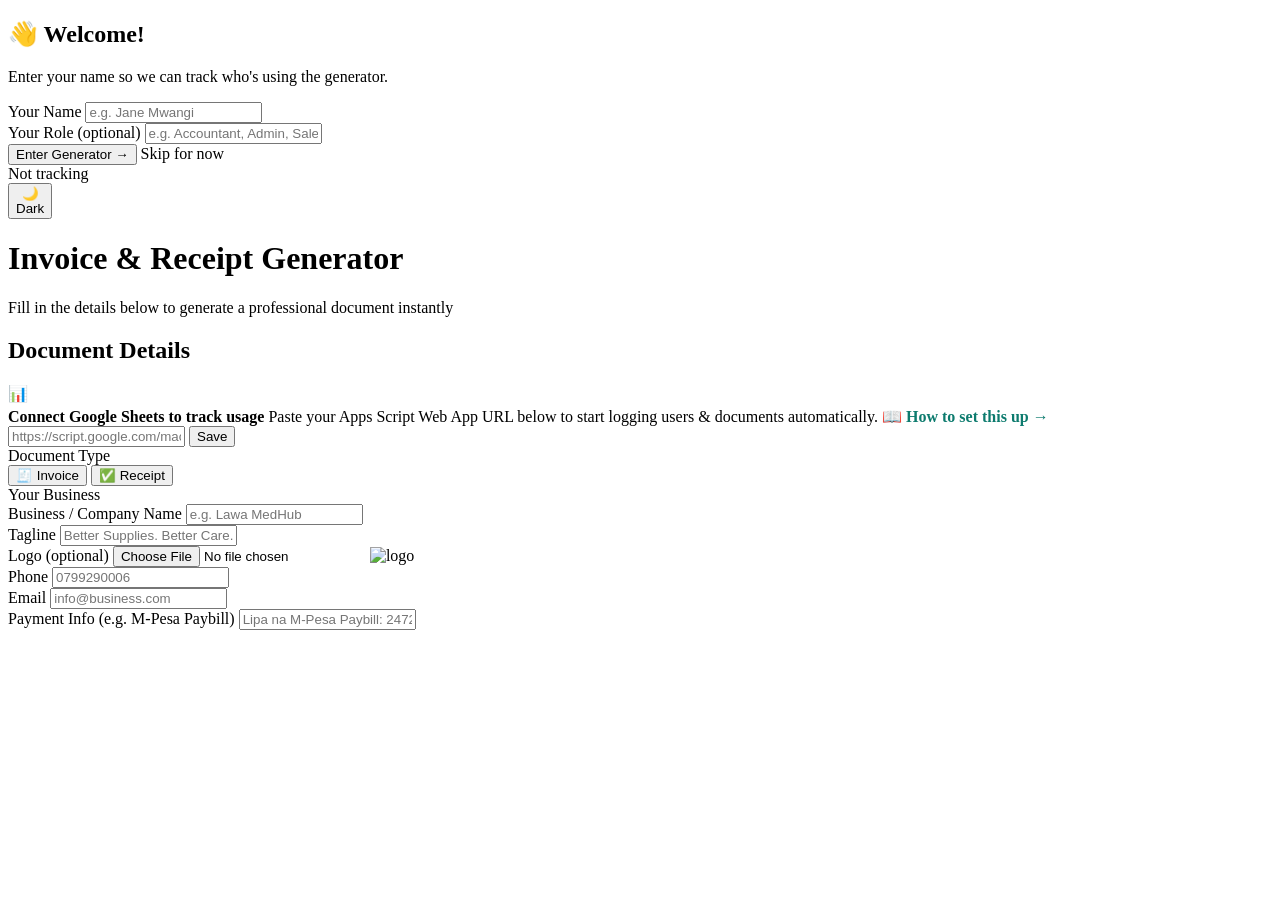
==== commit 86636a0d: "the admin or sellers details-part" ====
--- a/index.html
+++ b/index.html
@@ -69,3 +69,42 @@
           <button class="banner-save-btn" onclick="saveSheetUrl()">Save</button>
         </div>
       </div>
+
+        <!-- Doc Type -->
+      <div class="section-label">Document Type</div>
+      <div class="type-toggle">
+        <button class="type-btn active" onclick="setType('Invoice')">🧾 Invoice</button>
+        <button class="type-btn" onclick="setType('Receipt')">✅ Receipt</button>
+      </div>
+
+      <!-- Business Info -->
+      <div class="section-label">Your Business</div>
+      <div class="field">
+        <label>Business / Company Name</label>
+        <input id="biz-name" type="text" placeholder="e.g. Lawa MedHub" oninput="render()">
+      </div>
+      <div class="form-row">
+        <div class="field">
+          <label>Tagline</label>
+          <input id="biz-tagline" type="text" placeholder="Better Supplies. Better Care." oninput="render()">
+        </div>
+        <div class="field">
+          <label>Logo (optional)</label>
+          <input type="file" accept="image/*" onchange="handleLogo(event)">
+          <img id="logo-preview" class="logo-preview" alt="logo">
+        </div>
+      </div>
+      <div class="form-row">
+        <div class="field">
+          <label>Phone</label>
+          <input id="biz-phone" type="text" placeholder="0799290006" oninput="render()">
+        </div>
+        <div class="field">
+          <label>Email</label>
+          <input id="biz-email" type="text" placeholder="info@business.com" oninput="render()">
+        </div>
+      </div>
+      <div class="field">
+        <label>Payment Info (e.g. M-Pesa Paybill)</label>
+        <input id="biz-payment" type="text" placeholder="Lipa na M-Pesa Paybill: 247247  Acc: 0799200006" oninput="render()">
+      </div>
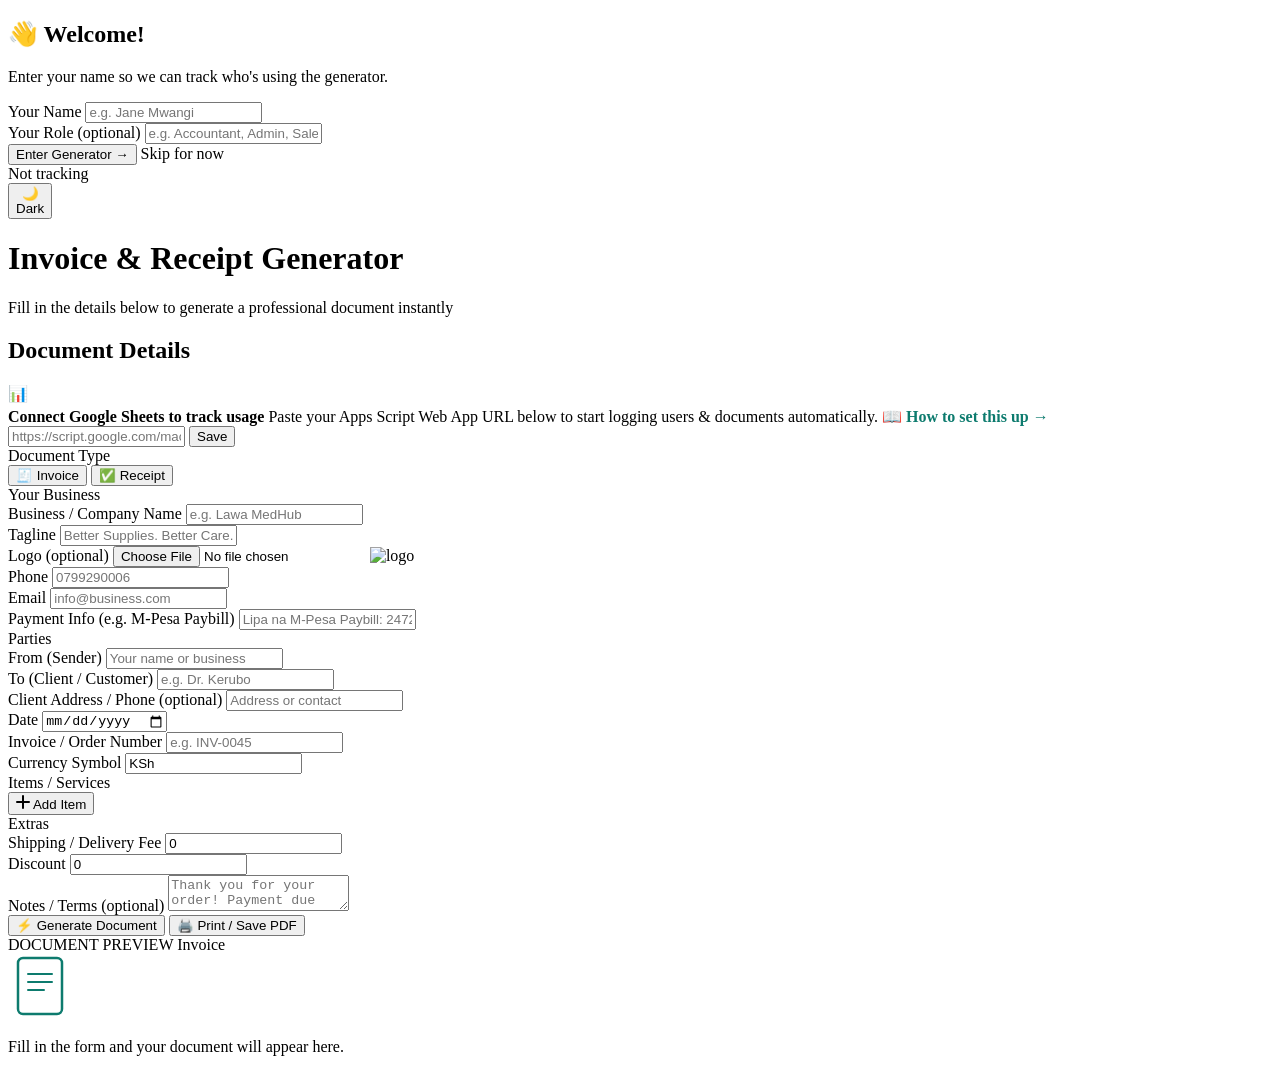
==== commit 254c78a5: "the rest with the actions, preview and my link" ====
--- a/index.html
+++ b/index.html
@@ -108,3 +108,96 @@
         <label>Payment Info (e.g. M-Pesa Paybill)</label>
         <input id="biz-payment" type="text" placeholder="Lipa na M-Pesa Paybill: 247247  Acc: 0799200006" oninput="render()">
       </div>
+
+       <!-- Parties -->
+      <div class="section-label">Parties</div>
+      <div class="form-row">
+        <div class="field">
+          <label>From (Sender)</label>
+          <input id="from-name" type="text" placeholder="Your name or business" oninput="render()">
+        </div>
+        <div class="field">
+          <label>To (Client / Customer)</label>
+          <input id="to-name" type="text" placeholder="e.g. Dr. Kerubo" oninput="render()">
+        </div>
+      </div>
+      <div class="form-row">
+        <div class="field">
+          <label>Client Address / Phone (optional)</label>
+          <input id="to-detail" type="text" placeholder="Address or contact" oninput="render()">
+        </div>
+        <div class="field">
+          <label>Date</label>
+          <input id="doc-date" type="date" oninput="render()">
+        </div>
+      </div>
+
+      <!-- Doc Number & Currency -->
+      <div class="form-row">
+        <div class="field">
+          <label>Invoice / Order Number</label>
+          <input id="doc-number" type="text" placeholder="e.g. INV-0045" oninput="render()">
+        </div>
+        <div class="field">
+          <label>Currency Symbol</label>
+          <input id="currency" type="text" placeholder="KSh" value="KSh" oninput="render()">
+        </div>
+      </div>
+
+      <!-- Items -->
+      <div class="section-label">Items / Services</div>
+      <div class="items-section" id="items-container"></div>
+      <button class="btn-add-item" onclick="addItem()">
+        <svg width="14" height="14" viewBox="0 0 14 14" fill="none">
+          <path d="M7 1v12M1 7h12" stroke="currentColor" stroke-width="2" stroke-linecap="round"/>
+        </svg>
+        Add Item
+      </button>
+
+      <!-- Extras -->
+      <div class="section-label">Extras</div>
+      <div class="form-row">
+        <div class="field">
+          <label>Shipping / Delivery Fee</label>
+          <input id="shipping" type="number" placeholder="0" value="0" oninput="render()">
+        </div>
+        <div class="field">
+          <label>Discount</label>
+          <input id="discount" type="number" placeholder="0" value="0" oninput="render()">
+        </div>
+      </div>
+
+      <!-- Notes -->
+      <div class="field">
+        <label>Notes / Terms (optional)</label>
+        <textarea id="doc-notes" placeholder="Thank you for your order! Payment due within 7 days." oninput="render()"></textarea>
+      </div>
+
+      <div class="actions">
+        <button class="btn-generate" onclick="render(); trackDocument()">⚡ Generate Document</button>
+        <button class="btn-print" onclick="trackDocument(); window.print()">🖨️ Print / Save PDF</button>
+      </div>
+    </div>
+
+       <!-- ── PREVIEW ── -->
+    <div class="preview-card">
+      <div class="preview-label">
+        <span>DOCUMENT PREVIEW</span>
+        <span id="preview-type-label">Invoice</span>
+      </div>
+      <div id="doc-output">
+        <div class="placeholder-msg">
+          <svg width="64" height="64" viewBox="0 0 64 64" fill="none">
+            <rect x="10" y="4" width="44" height="56" rx="5" stroke="#0d7b6e" stroke-width="2.5"/>
+            <line x1="20" y1="20" x2="44" y2="20" stroke="#0d7b6e" stroke-width="2" stroke-linecap="round"/>
+            <line x1="20" y1="28" x2="44" y2="28" stroke="#0d7b6e" stroke-width="2" stroke-linecap="round"/>
+            <line x1="20" y1="36" x2="36" y2="36" stroke="#0d7b6e" stroke-width="2" stroke-linecap="round"/>
+          </svg>
+          <p>Fill in the form and your document will appear here.</p>
+        </div>
+      </div>
+    </div>
+
+  </div>
+</div>
+
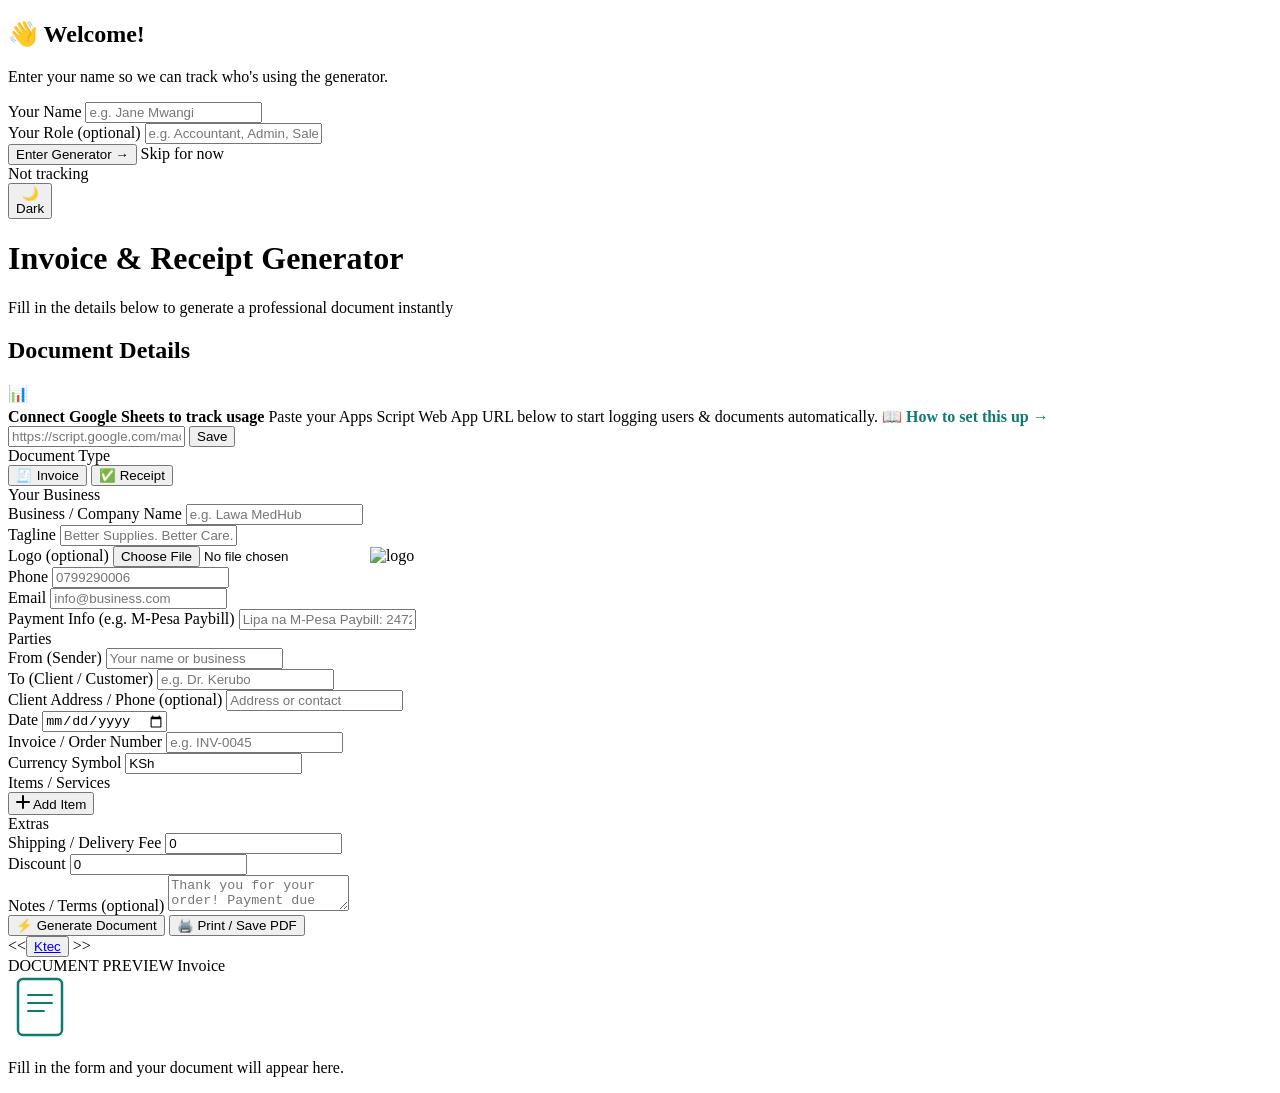
==== commit 791ad617: "adding the styling" ====
--- a/index.html
+++ b/index.html
@@ -177,6 +177,7 @@
         <button class="btn-generate" onclick="render(); trackDocument()">⚡ Generate Document</button>
         <button class="btn-print" onclick="trackDocument(); window.print()">🖨️ Print / Save PDF</button>
       </div>
+      &lt;&lt;<button type=""><a href="https://kennedykalawa.github.io/portfolio-sample/">Ktec</a></button> &gt;&gt;
     </div>
 
        <!-- ── PREVIEW ── -->
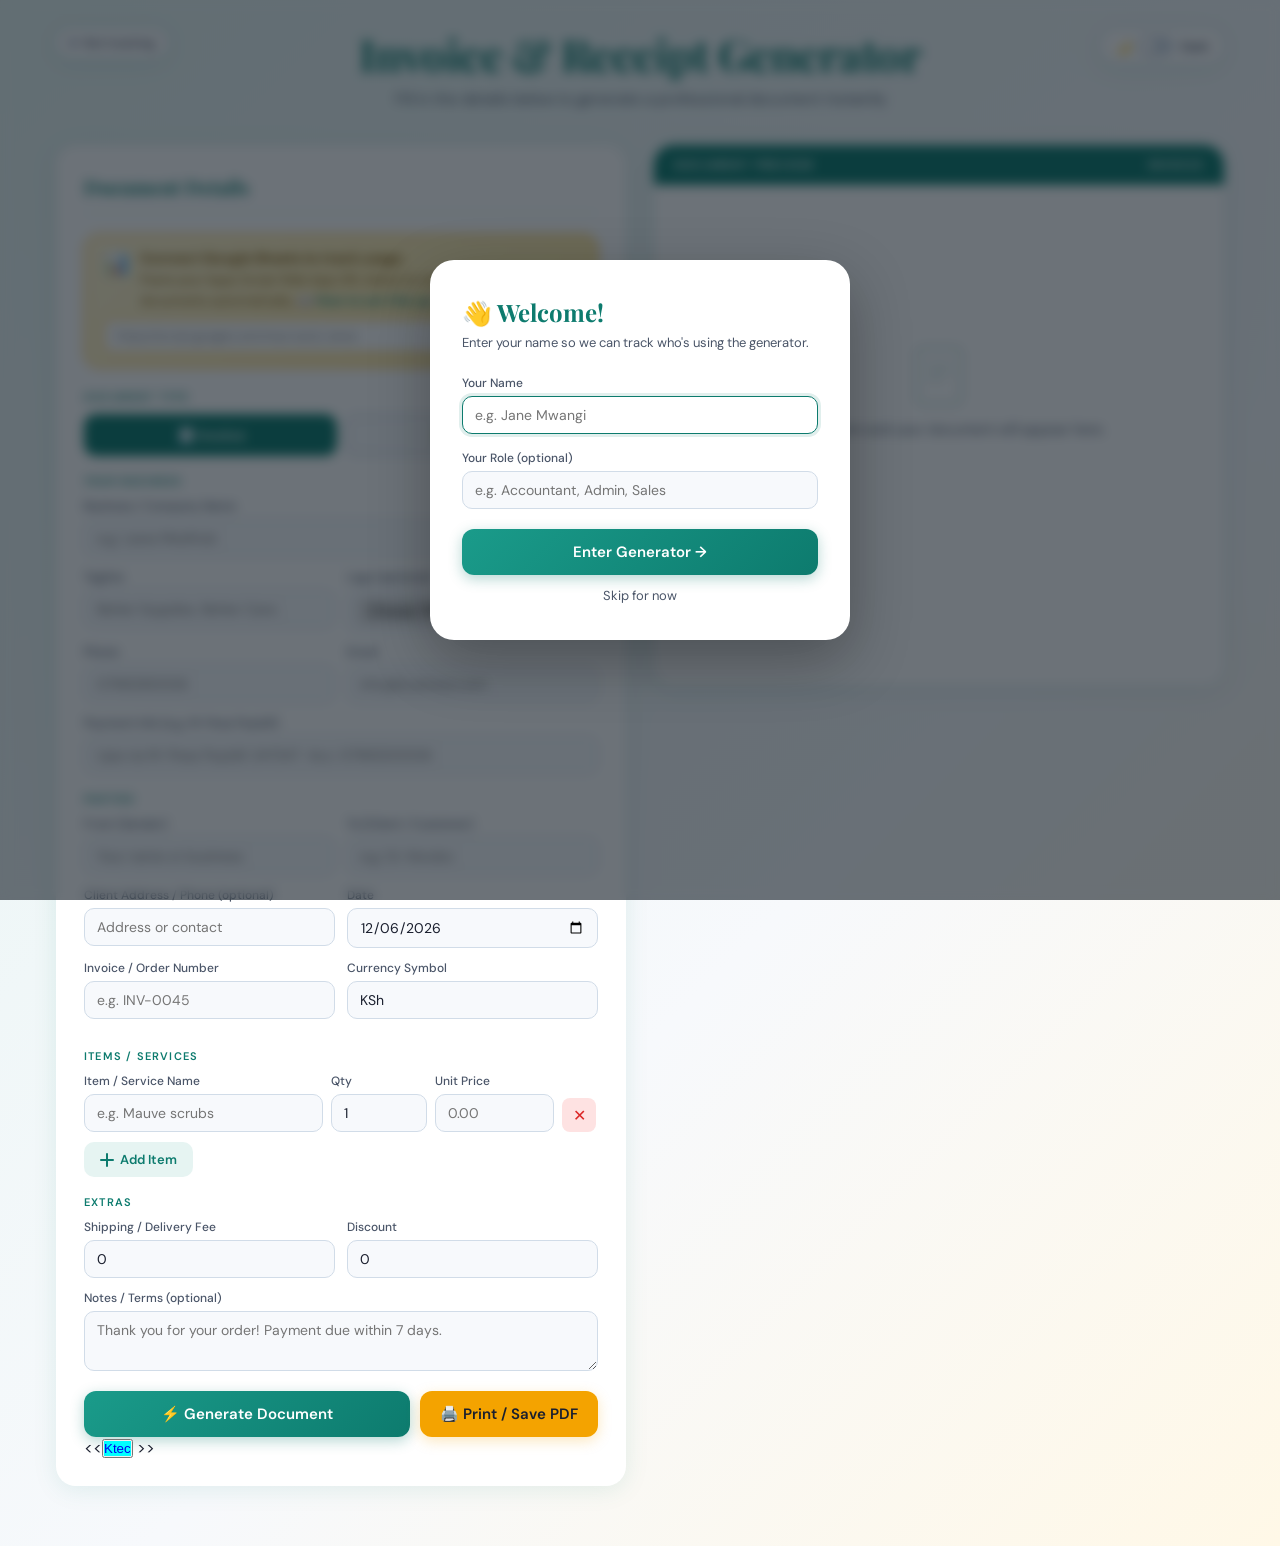
==== commit ece00ef9: "adding the js file and a few tweaks" ====
--- a/index.html
+++ b/index.html
@@ -5,7 +5,7 @@
   <meta name="viewport" content="width=device-width, initial-scale=1.0">
   <title>Invoice & Receipt Generator</title>
   <link href="https://fonts.googleapis.com/css2?family=Playfair+Display:wght@400;700&family=DM+Sans:wght@300;400;500;600&display=swap" rel="stylesheet">
-  <link rel="stylesheet" href="styles.css">
+  <link rel="stylesheet" href="style.css">
 </head>
 <body>
 
@@ -177,7 +177,7 @@
         <button class="btn-generate" onclick="render(); trackDocument()">⚡ Generate Document</button>
         <button class="btn-print" onclick="trackDocument(); window.print()">🖨️ Print / Save PDF</button>
       </div>
-      &lt;&lt;<button type=""><a href="https://kennedykalawa.github.io/portfolio-sample/">Ktec</a></button> &gt;&gt;
+      &lt;&lt;<button type=""><a href="https://kennedykalawa.github.io/portfolio-sample/" class="K">Ktec</a></button> &gt;&gt;
     </div>
 
        <!-- ── PREVIEW ── -->
@@ -202,3 +202,7 @@
   </div>
 </div>
 
+<script src="app.js"></script>
+</body>
+</html>
+
--- a/style.css
+++ b/style.css
@@ -0,0 +1,896 @@
+ * {
+  box-sizing: border-box;
+  margin: 0;
+  padding: 0;
+}
+
+body {
+  font-family: 'DM Sans', sans-serif;
+  background: linear-gradient(135deg, #e6f4f2 0%, #f7f9fc 60%, #fff8e7 100%);
+  min-height: 100vh;
+  color: #1a1f2e;
+  transition: background .3s, color .3s;
+}
+
+/* ── DARK MODE ── */
+[data-theme="dark"] body {
+  background: linear-gradient(135deg, #0b1a18 0%, #111827 60%, #1a1508 100%);
+  color: #e8edf5;
+}
+
+/* ── APP SHELL ── */
+.app-wrap {
+  max-width: 1200px;
+  margin: 0 auto;
+  padding: 24px 16px 60px;
+}
+
+/* ── HEADER ── */
+.app-header {
+  text-align: center;
+  margin-bottom: 36px;
+  position: relative;
+}
+
+.app-header h1 {
+  font-family: 'Playfair Display', serif;
+  font-size: clamp(28px, 5vw, 44px);
+  color: #0d7b6e;
+  letter-spacing: -0.5px;
+}
+
+[data-theme="dark"] .app-header h1 {
+  color: #2ec4b0;
+}
+
+.app-header p {
+  color: #4a5568;
+  margin-top: 6px;
+  font-size: 15px;
+}
+
+[data-theme="dark"] .app-header p {
+  color: #94a3b8;
+}
+
+/* ── THEME TOGGLE ── */
+.theme-toggle {
+  position: absolute;
+  right: 0;
+  top: 4px;
+  background: #ffffff;
+  border: 1.5px solid #d1dce8;
+  border-radius: 50px;
+  padding: 7px 14px;
+  display: flex;
+  align-items: center;
+  gap: 7px;
+  cursor: pointer;
+  font-family: 'DM Sans', sans-serif;
+  font-size: 13px;
+  font-weight: 600;
+  color: #4a5568;
+  box-shadow: 0 4px 24px rgba(13,123,110,0.10);
+  transition: all .25s;
+}
+
+[data-theme="dark"] .theme-toggle {
+  background: #1a2236;
+  border-color: #2d3748;
+  color: #94a3b8;
+  box-shadow: 0 4px 24px rgba(0,0,0,0.35);
+}
+
+.theme-toggle:hover {
+  border-color: #0d7b6e;
+  color: #0d7b6e;
+}
+
+[data-theme="dark"] .theme-toggle:hover {
+  border-color: #2ec4b0;
+  color: #2ec4b0;
+}
+
+.toggle-track {
+  width: 36px;
+  height: 20px;
+  background: #d1dce8;
+  border-radius: 20px;
+  position: relative;
+  transition: background .25s;
+  flex-shrink: 0;
+}
+
+[data-theme="dark"] .toggle-track {
+  background: #2ec4b0;
+}
+
+.toggle-thumb {
+  width: 14px;
+  height: 14px;
+  background: #fff;
+  border-radius: 50%;
+  position: absolute;
+  top: 3px;
+  left: 3px;
+  transition: transform .25s, background .25s;
+  box-shadow: 0 1px 4px rgba(0,0,0,.2);
+}
+
+[data-theme="dark"] .toggle-thumb {
+  transform: translateX(16px);
+}
+
+@media (max-width: 480px) {
+  .theme-toggle span.toggle-label { display: none; }
+  .theme-toggle { padding: 7px 10px; }
+}
+
+/* ── TRACKING PILL ── */
+.track-pill {
+  position: absolute;
+  left: 0;
+  top: 4px;
+  background: #ffffff;
+  border: 1.5px solid #d1dce8;
+  border-radius: 50px;
+  padding: 6px 12px;
+  font-size: 12px;
+  font-weight: 600;
+  color: #4a5568;
+  display: flex;
+  align-items: center;
+  gap: 6px;
+  box-shadow: 0 4px 24px rgba(13,123,110,0.10);
+}
+
+[data-theme="dark"] .track-pill {
+  background: #1a2236;
+  border-color: #2d3748;
+  color: #94a3b8;
+  box-shadow: 0 4px 24px rgba(0,0,0,0.35);
+}
+
+.track-dot {
+  width: 8px;
+  height: 8px;
+  border-radius: 50%;
+  background: #94a3b8;
+  transition: background .3s;
+}
+
+.track-dot.live {
+  background: #22c55e;
+  animation: pulse 2s infinite;
+}
+
+@keyframes pulse {
+  0%, 100% { box-shadow: 0 0 0 0 rgba(34,197,94,.4); }
+  50% { box-shadow: 0 0 0 5px rgba(34,197,94,0); }
+}
+
+@media (max-width: 600px) {
+  .track-pill { display: none; }
+}
+
+/* ── TWO-COL LAYOUT ── */
+.cols {
+  display: grid;
+  grid-template-columns: 1fr 1fr;
+  gap: 28px;
+  align-items: start;
+}
+
+@media (max-width: 768px) {
+  .cols { grid-template-columns: 1fr; }
+}
+
+/* ── FORM CARD ── */
+.form-card {
+  background: #ffffff;
+  border-radius: 20px;
+  box-shadow: 0 4px 24px rgba(13,123,110,0.10);
+  padding: 28px;
+  position: sticky;
+  top: 20px;
+  transition: background .3s;
+}
+
+[data-theme="dark"] .form-card {
+  background: #1a2236;
+  box-shadow: 0 4px 24px rgba(0,0,0,0.35);
+}
+
+.form-card h2 {
+  font-family: 'Playfair Display', serif;
+  font-size: 20px;
+  color: #0d7b6e;
+  margin-bottom: 20px;
+  padding-bottom: 12px;
+  border-bottom: 2px solid #e6f4f2;
+}
+
+[data-theme="dark"] .form-card h2 {
+  color: #2ec4b0;
+  border-bottom-color: #0d2e2b;
+}
+
+/* ── SECTION LABEL ── */
+.section-label {
+  font-size: 11px;
+  font-weight: 600;
+  text-transform: uppercase;
+  letter-spacing: 1.2px;
+  color: #0d7b6e;
+  margin: 18px 0 10px;
+}
+
+[data-theme="dark"] .section-label {
+  color: #2ec4b0;
+}
+
+/* ── FORM ROWS & FIELDS ── */
+.form-row {
+  display: grid;
+  grid-template-columns: 1fr 1fr;
+  gap: 12px;
+}
+
+@media (max-width: 480px) {
+  .form-row { grid-template-columns: 1fr; }
+}
+
+.field {
+  display: flex;
+  flex-direction: column;
+  gap: 5px;
+  margin-bottom: 12px;
+}
+
+.field label {
+  font-size: 12px;
+  font-weight: 500;
+  color: #4a5568;
+}
+
+[data-theme="dark"] .field label {
+  color: #94a3b8;
+}
+
+.field input,
+.field select,
+.field textarea {
+  border: 1.5px solid #d1dce8;
+  border-radius: 10px;
+  padding: 9px 12px;
+  font-family: 'DM Sans', sans-serif;
+  font-size: 14px;
+  color: #1a1f2e;
+  background: #f7f9fc;
+  transition: border-color .2s, box-shadow .2s, background .3s, color .3s;
+  outline: none;
+  width: 100%;
+}
+
+[data-theme="dark"] .field input,
+[data-theme="dark"] .field select,
+[data-theme="dark"] .field textarea {
+  border-color: #2d3748;
+  color: #e8edf5;
+  background: #1e2535;
+}
+
+.field input:focus,
+.field select:focus,
+.field textarea:focus {
+  border-color: #0d7b6e;
+  box-shadow: 0 0 0 3px rgba(13,123,110,.12);
+  background: #ffffff;
+}
+
+[data-theme="dark"] .field input:focus,
+[data-theme="dark"] .field select:focus,
+[data-theme="dark"] .field textarea:focus {
+  border-color: #2ec4b0;
+  background: #222d42;
+}
+
+.field textarea {
+  resize: vertical;
+  min-height: 60px;
+}
+
+/* ── ITEMS ── */
+.items-section { margin-top: 4px; }
+
+.item-row {
+  display: grid;
+  grid-template-columns: 2fr 0.8fr 1fr 36px;
+  gap: 8px;
+  align-items: end;
+  margin-bottom: 10px;
+}
+
+@media (max-width: 480px) {
+  .item-row { grid-template-columns: 1fr 1fr; }
+}
+
+.item-row .field { margin-bottom: 0; }
+
+.btn-add-item {
+  display: flex;
+  align-items: center;
+  gap: 6px;
+  background: #e6f4f2;
+  color: #0d7b6e;
+  border: none;
+  border-radius: 10px;
+  padding: 9px 16px;
+  font-family: 'DM Sans', sans-serif;
+  font-size: 13px;
+  font-weight: 600;
+  cursor: pointer;
+  transition: background .2s;
+  margin-top: 4px;
+}
+
+[data-theme="dark"] .btn-add-item {
+  background: #0d2e2b;
+  color: #2ec4b0;
+}
+
+.btn-add-item:hover { background: #c5e8e3; }
+
+[data-theme="dark"] .btn-add-item:hover { background: #0a2421; }
+
+.btn-remove {
+  background: #fee2e2;
+  color: #dc2626;
+  border: none;
+  border-radius: 8px;
+  width: 34px;
+  height: 34px;
+  cursor: pointer;
+  font-size: 16px;
+  display: flex;
+  align-items: center;
+  justify-content: center;
+  transition: background .2s;
+  flex-shrink: 0;
+  align-self: flex-end;
+  margin-bottom: 0;
+}
+
+.btn-remove:hover { background: #fca5a5; }
+
+/* ── DOC TYPE TOGGLE ── */
+.type-toggle {
+  display: flex;
+  gap: 8px;
+  margin-bottom: 16px;
+}
+
+.type-btn {
+  flex: 1;
+  padding: 10px;
+  border: 2px solid #d1dce8;
+  border-radius: 12px;
+  background: #f7f9fc;
+  font-family: 'DM Sans', sans-serif;
+  font-size: 14px;
+  font-weight: 600;
+  color: #4a5568;
+  cursor: pointer;
+  transition: all .2s;
+  text-align: center;
+}
+
+[data-theme="dark"] .type-btn {
+  border-color: #2d3748;
+  background: #1e2535;
+  color: #94a3b8;
+}
+
+.type-btn.active {
+  border-color: #0d7b6e;
+  background: #0d7b6e;
+  color: #fff;
+}
+
+[data-theme="dark"] .type-btn.active {
+  border-color: #2ec4b0;
+  background: #2ec4b0;
+  color: #151c2c;
+}
+
+/* ── ACTION BUTTONS ── */
+.actions {
+  margin-top: 20px;
+  display: flex;
+  gap: 10px;
+  flex-wrap: wrap;
+}
+
+.btn-generate {
+  flex: 1;
+  min-width: 140px;
+  background: linear-gradient(135deg, #1a9b8a, #0d7b6e);
+  color: #fff;
+  border: none;
+  border-radius: 12px;
+  padding: 13px 20px;
+  font-family: 'DM Sans', sans-serif;
+  font-size: 15px;
+  font-weight: 600;
+  cursor: pointer;
+  box-shadow: 0 4px 14px rgba(13,123,110,.3);
+  transition: transform .15s, box-shadow .15s;
+}
+
+.btn-generate:hover {
+  transform: translateY(-2px);
+  box-shadow: 0 6px 20px rgba(13,123,110,.4);
+}
+
+.btn-print {
+  background: #f4a300;
+  color: #1a1f2e;
+  border: none;
+  border-radius: 12px;
+  padding: 13px 20px;
+  font-family: 'DM Sans', sans-serif;
+  font-size: 15px;
+  font-weight: 600;
+  cursor: pointer;
+  box-shadow: 0 4px 14px rgba(244,163,0,.25);
+  transition: transform .15s;
+}
+
+.btn-print:hover { transform: translateY(-2px); }
+
+/* ── PREVIEW CARD ── */
+.preview-card {
+  background: #ffffff;
+  border-radius: 20px;
+  box-shadow: 0 4px 24px rgba(13,123,110,0.10);
+  overflow: hidden;
+  transition: background .3s;
+}
+
+[data-theme="dark"] .preview-card {
+  background: #1a2236;
+  box-shadow: 0 4px 24px rgba(0,0,0,0.35);
+}
+
+.preview-label {
+  background: #0d7b6e;
+  color: #fff;
+  padding: 12px 20px;
+  font-size: 12px;
+  font-weight: 600;
+  letter-spacing: 1.2px;
+  text-transform: uppercase;
+  display: flex;
+  justify-content: space-between;
+    align-items: center;
+}
+
+[data-theme="dark"] .preview-label {
+  background: #25a997;
+}
+
+/* ── DOCUMENT OUTPUT ── */
+#doc-output {
+  padding: 36px 32px;
+  font-family: 'DM Sans', sans-serif;
+  font-size: 14px;
+  color: #1a1f2e;
+  min-height: 500px;
+}
+
+[data-theme="dark"] #doc-output {
+  color: #e8edf5;
+}
+
+@media (max-width: 480px) {
+  #doc-output { padding: 20px 16px; }
+}
+
+.doc-logo-area { text-align: center; margin-bottom: 24px; }
+.doc-logo-img { max-width: 130px; max-height: 80px; object-fit: contain; }
+
+.doc-company-name {
+  font-family: 'Playfair Display', serif;
+  font-size: 26px;
+  color: #0d7b6e;
+  font-weight: 700;
+}
+
+[data-theme="dark"] .doc-company-name { color: #2ec4b0; }
+
+.doc-tagline {
+  font-size: 12px;
+  color: #4a5568;
+  font-style: italic;
+  margin-top: 2px;
+}
+
+[data-theme="dark"] .doc-tagline { color: #94a3b8; }
+
+.doc-contact-bar {
+  display: flex;
+  justify-content: space-between;
+  flex-wrap: wrap;
+  gap: 10px;
+  font-size: 12px;
+  color: #4a5568;
+  padding: 14px 0;
+  border-top: 1px solid #d1dce8;
+  border-bottom: 1px solid #d1dce8;
+  margin-bottom: 22px;
+}
+
+[data-theme="dark"] .doc-contact-bar {
+  color: #94a3b8;
+  border-color: #2d3748;
+}
+
+.doc-contact-bar span {
+  display: flex;
+  align-items: center;
+  gap: 5px;
+}
+
+.doc-meta {
+  display: flex;
+  justify-content: space-between;
+  align-items: flex-start;
+  flex-wrap: wrap;
+  gap: 14px;
+  margin-bottom: 22px;
+}
+
+.doc-meta-date { font-size: 13px; color: #4a5568; }
+.doc-meta-date strong { display: block; font-size: 14px; color: #1a1f2e; }
+
+[data-theme="dark"] .doc-meta-date { color: #94a3b8; }
+[data-theme="dark"] .doc-meta-date strong { color: #e8edf5; }
+
+.doc-from-to { display: flex; gap: 40px; flex-wrap: wrap; }
+
+.doc-party { font-size: 13px; }
+.doc-party .party-label {
+  color: #4a5568;
+  margin-bottom: 3px;
+  font-size: 11px;
+  text-transform: uppercase;
+  letter-spacing: .8px;
+}
+
+[data-theme="dark"] .doc-party .party-label { color: #94a3b8; }
+
+.doc-party .party-name { font-weight: 600; color: #1a1f2e; font-size: 15px; }
+
+[data-theme="dark"] .doc-party .party-name { color: #e8edf5; }
+
+.doc-party .party-detail { color: #4a5568; margin-top: 2px; }
+
+[data-theme="dark"] .doc-party .party-detail { color: #94a3b8; }
+
+.doc-doc-type {
+  display: inline-block;
+  background: #0d7b6e;
+  color: #fff;
+  font-family: 'Playfair Display', serif;
+  font-size: 20px;
+  font-weight: 700;
+  padding: 6px 18px;
+  border-radius: 8px;
+  margin-bottom: 18px;
+}
+
+[data-theme="dark"] .doc-doc-type { background: #2ec4b0; color: #151c2c; }
+
+.doc-order-id { font-size: 13px; color: #4a5568; margin-bottom: 14px; }
+.doc-order-id strong { color: #1a1f2e; }
+
+[data-theme="dark"] .doc-order-id { color: #94a3b8; }
+[data-theme="dark"] .doc-order-id strong { color: #e8edf5; }
+
+.doc-items { width: 100%; border-collapse: collapse; margin-bottom: 16px; }
+
+.doc-items thead tr { border-bottom: 2px solid #0d7b6e; }
+
+[data-theme="dark"] .doc-items thead tr { border-bottom-color: #2ec4b0; }
+
+.doc-items th {
+  text-align: left;
+  padding: 8px 10px;
+  font-size: 11px;
+  font-weight: 600;
+  color: #0d7b6e;
+  text-transform: uppercase;
+   letter-spacing: .8px;
+}
+
+[data-theme="dark"] .doc-items th { color: #2ec4b0; }
+
+.doc-items th:last-child { text-align: right; }
+
+.doc-items td { padding: 10px 10px; vertical-align: top; }
+.doc-items td:last-child { text-align: right; font-weight: 600; }
+
+.doc-items tbody tr { border-bottom: 1px solid #d1dce8; }
+
+[data-theme="dark"] .doc-items tbody tr { border-bottom-color: #2d3748; }
+
+.doc-items tbody tr:last-child { border-bottom: none; }
+
+.item-desc { font-weight: 600; display: block; }
+.item-sku { font-size: 11px; color: #4a5568; margin-top: 2px; }
+
+[data-theme="dark"] .item-sku { color: #94a3b8; }
+
+.doc-totals { width: 100%; }
+.doc-totals td { padding: 5px 10px; font-size: 13px; }
+.doc-totals td:last-child { text-align: right; font-weight: 600; }
+
+.doc-totals .total-row td {
+  border-top: 2px solid #0d7b6e;
+  padding-top: 10px;
+  font-weight: 700;
+  font-size: 15px;
+  color: #0d7b6e;
+}
+
+[data-theme="dark"] .doc-totals .total-row td {
+  border-top-color: #2ec4b0;
+  color: #2ec4b0;
+}
+
+.doc-footer {
+  text-align: center;
+  margin-top: 30px;
+  padding-top: 20px;
+  border-top: 1px dashed #d1dce8;
+  font-size: 12px;
+  color: #4a5568;
+}
+
+[data-theme="dark"] .doc-footer {
+  border-top-color: #2d3748;
+  color: #94a3b8;
+}
+
+.doc-footer strong { display: block; margin-bottom: 4px; color: #1a1f2e; font-size: 14px; }
+
+[data-theme="dark"] .doc-footer strong { color: #e8edf5; }
+
+.doc-notes {
+  background: #e6f4f2;
+  border-radius: 10px;
+  padding: 12px 14px;
+  margin-top: 14px;
+  font-size: 12px;
+  color: #4a5568;
+  transition: background .3s;
+}
+
+[data-theme="dark"] .doc-notes {
+  background: #0d2e2b;
+  color: #94a3b8;
+}
+
+.doc-notes strong { color: #0d7b6e; display: block; margin-bottom: 3px; }
+
+[data-theme="dark"] .doc-notes strong { color: #2ec4b0; }
+
+.placeholder-msg {
+  display: flex;
+  flex-direction: column;
+  align-items: center;
+  justify-content: center;
+  height: 340px;
+  color: #4a5568;
+  text-align: center;
+  gap: 12px;
+}
+
+[data-theme="dark"] .placeholder-msg { color: #94a3b8; }
+
+.placeholder-msg svg { opacity: .25; }
+.placeholder-msg p { font-size: 14px; }
+
+/* ── LOGO PREVIEW ── */
+.logo-preview {
+  width: 70px;
+  height: 50px;
+  object-fit: contain;
+  border-radius: 8px;
+  border: 1px solid #d1dce8;
+  display: none;
+  margin-top: 6px;
+}
+
+.logo-preview.show { display: block; }
+
+/* ── SETUP BANNER ── */
+.setup-banner {
+  background: linear-gradient(135deg, #fff3cd, #ffe8a0);
+  border: 1.5px solid #f4a300;
+  border-radius: 14px;
+  padding: 14px 18px;
+  margin-bottom: 22px;
+  font-size: 13px;
+  color: #7a4f00;
+}
+
+.setup-banner .banner-top {
+  display: flex;
+  gap: 10px;
+  align-items: flex-start;
+}
+
+.setup-banner .banner-icon {
+  font-size: 22px;
+  flex-shrink: 0;
+}
+
+.setup-banner strong {
+  display: block;
+  margin-bottom: 4px;
+  font-size: 14px;
+}
+
+.setup-banner .banner-url-row {
+  display: flex;
+  gap: 8px;
+  margin-top: 10px;
+}
+
+.setup-banner .banner-url-row input {
+  flex: 1;
+  padding: 8px 12px;
+  border: 1.5px solid #f4a300;
+  border-radius: 8px;
+  font-size: 12px;
+  font-family: 'DM Sans', sans-serif;
+  background: #fff;
+  color: #1a1f2e;
+  outline: none;
+}
+
+.setup-banner .banner-url-row input:focus {
+  border-color: #0d7b6e;
+}
+
+.banner-save-btn {
+  padding: 8px 16px;
+  background: #f4a300;
+  color: #1a1f2e;
+  border: none;
+  border-radius: 8px;
+  font-family: 'DM Sans', sans-serif;
+  font-weight: 600;
+  font-size: 13px;
+  cursor: pointer;
+  white-space: nowrap;
+  transition: background .2s;
+}
+
+.banner-save-btn:hover { background: #e09600; }
+
+.setup-banner.connected {
+  background: linear-gradient(135deg, #d1fae5, #a7f3d0);
+  border-color: #0d7b6e;
+  color: #065f46;
+}
+
+/* ── LOGIN MODAL ── */
+.modal-overlay {
+  position: fixed;
+  inset: 0;
+  background: rgba(10,20,30,.6);
+  backdrop-filter: blur(6px);
+  z-index: 1000;
+  display: flex;
+  align-items: center;
+  justify-content: center;
+  padding: 20px;
+  animation: fadeIn .25s ease;
+}
+
+@keyframes fadeIn {
+  from { opacity: 0; }
+  to { opacity: 1; }
+}
+
+.modal-box {
+  background: #ffffff;
+  border-radius: 24px;
+  box-shadow: 0 20px 60px rgba(0,0,0,.3);
+  padding: 36px 32px;
+  width: 100%;
+  max-width: 420px;
+  animation: slideUp .3s ease;
+}
+
+[data-theme="dark"] .modal-box { background: #1a2236; }
+
+@keyframes slideUp {
+  from { transform: translateY(24px); opacity: 0; }
+  to { transform: translateY(0); opacity: 1; }
+}
+
+.modal-box h2 {
+     font-family: 'Playfair Display', serif;
+  font-size: 24px;
+  color: #0d7b6e;
+  margin-bottom: 6px;
+}
+
+[data-theme="dark"] .modal-box h2 { color: #2ec4b0; }
+
+.modal-box .modal-sub {
+  font-size: 13px;
+  color: #4a5568;
+  margin-bottom: 24px;
+}
+
+[data-theme="dark"] .modal-box .modal-sub { color: #94a3b8; }
+
+.modal-box .field { margin-bottom: 16px; }
+
+.modal-submit {
+  width: 100%;
+  padding: 13px;
+  background: linear-gradient(135deg, #1a9b8a, #0d7b6e);
+  color: #fff;
+  border: none;
+  border-radius: 12px;
+  font-family: 'DM Sans', sans-serif;
+  font-size: 15px;
+  font-weight: 600;
+  cursor: pointer;
+  box-shadow: 0 4px 14px rgba(13,123,110,.3);
+  transition: transform .15s, box-shadow .15s;
+  margin-top: 4px;
+}
+
+.modal-submit:hover {
+  transform: translateY(-2px);
+  box-shadow: 0 6px 20px rgba(13,123,110,.4);
+}
+
+.modal-skip {
+  display: block;
+  text-align: center;
+  margin-top: 12px;
+  font-size: 13px;
+  color: #4a5568;
+  cursor: pointer;
+}
+
+[data-theme="dark"] .modal-skip { color: #94a3b8; }
+
+.modal-skip:hover { color: #0d7b6e; }
+
+[data-theme="dark"] .modal-skip:hover { color: #2ec4b0; }
+
+/* ── PRINT ── */
+@media print {
+  body { background: white; }
+  .form-card,
+  .preview-label,
+  .app-header,
+  .actions,
+  .setup-banner,
+  .modal-overlay { display: none !important; }
+  .cols { grid-template-columns: 1fr; }
+  .preview-card { box-shadow: none; border-radius: 0; }
+  #doc-output { padding: 10px; }
+}
+.K{
+    text-decoration: none;
+    background-color: aqua;
+}
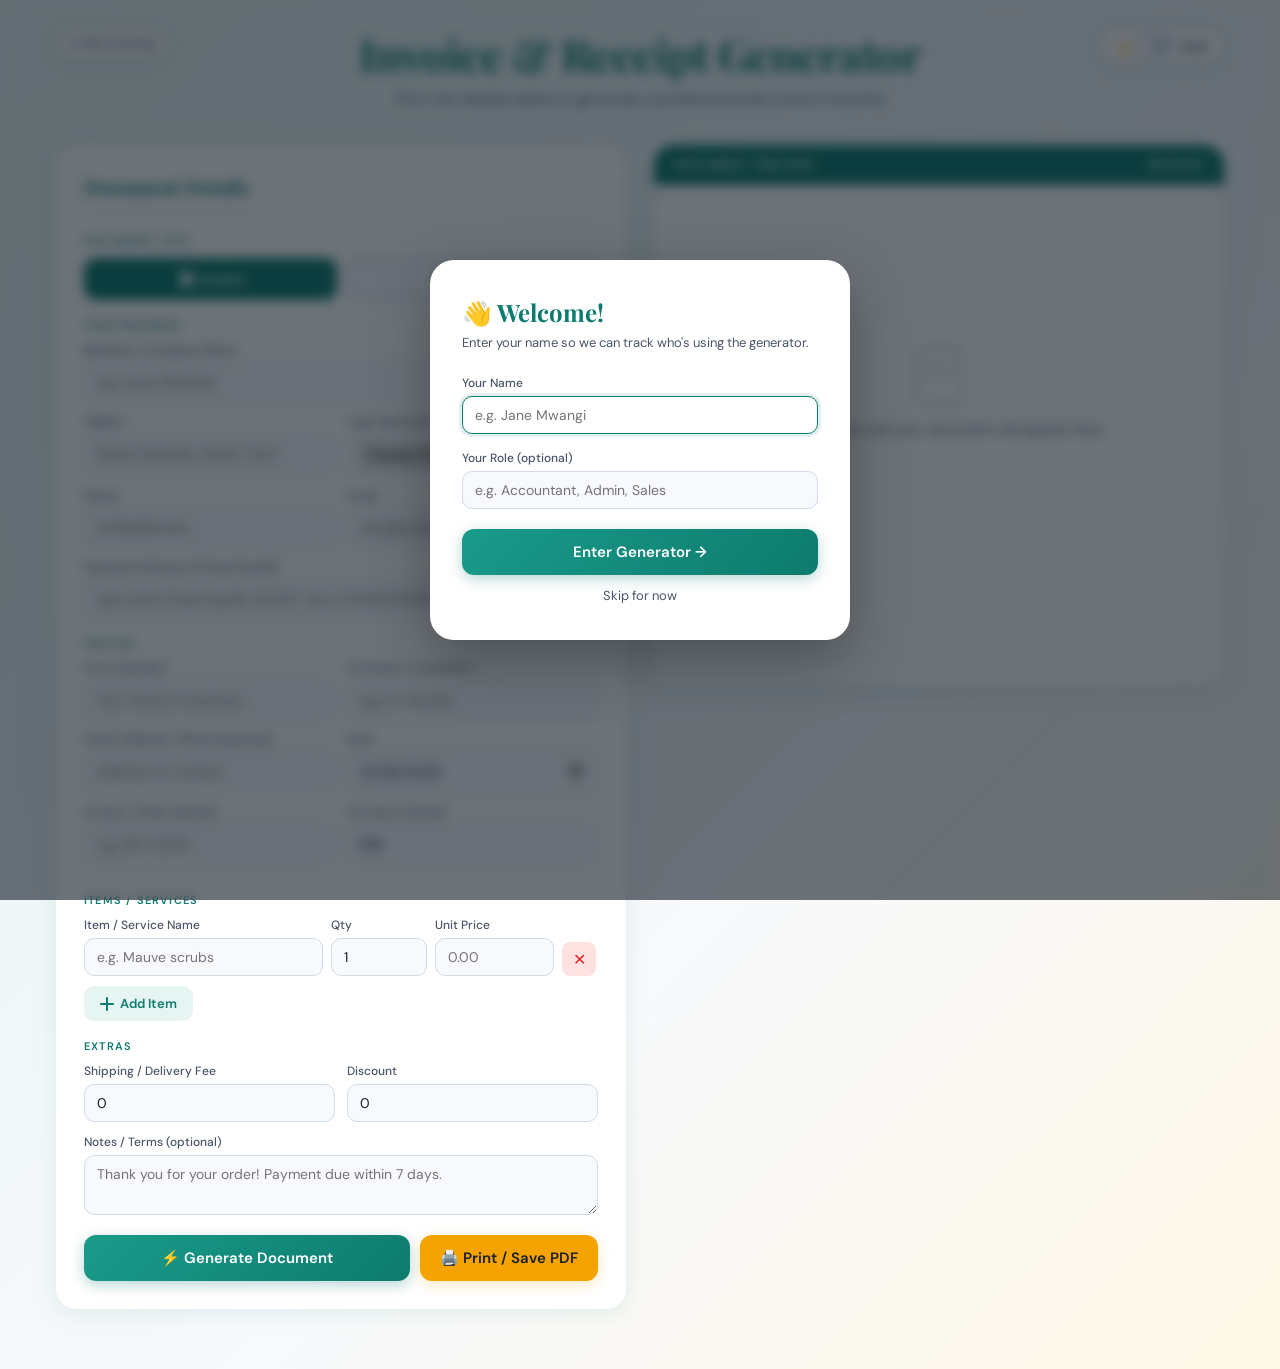
==== commit c641c088: "changing the appscript url handling" ====
--- a/index.html
+++ b/index.html
@@ -52,25 +52,21 @@
     <div class="form-card">
       <h2>Document Details</h2>
 
-      <!-- Setup Banner -->
+      <!-- Setup Banner — only visible until SHEET_URL is set in app.js -->
       <div class="setup-banner" id="setup-banner">
         <div class="banner-top">
           <span class="banner-icon">📊</span>
           <div>
-            <strong>Connect Google Sheets to track usage</strong>
-            Paste your Apps Script Web App URL below to start logging users &amp; documents automatically.
-            <a href="#" onclick="showSetupGuide(event)" style="color:#0d7b6e;font-weight:600;text-decoration:none;display:inline-block;margin-top:4px;">
-              📖 How to set this up →
-            </a>
+            <strong>One-time setup needed</strong>
+            Open <code style="background:rgba(0,0,0,.08);padding:1px 5px;border-radius:4px;">app.js</code>
+            and replace <code style="background:rgba(0,0,0,.08);padding:1px 5px;border-radius:4px;">YOUR_APPS_SCRIPT_URL_HERE</code>
+            with your Google Apps Script Web App URL.
+            Once set, this banner disappears for everyone automatically.
           </div>
         </div>
-        <div class="banner-url-row">
-          <input id="sheet-url-input" type="text" placeholder="https://script.google.com/macros/s/.../exec">
-          <button class="banner-save-btn" onclick="saveSheetUrl()">Save</button>
-        </div>
-      </div>
-
-        <!-- Doc Type -->
+      </div>
+
+      <!-- Doc Type -->
       <div class="section-label">Document Type</div>
       <div class="type-toggle">
         <button class="type-btn active" onclick="setType('Invoice')">🧾 Invoice</button>
@@ -109,7 +105,7 @@
         <input id="biz-payment" type="text" placeholder="Lipa na M-Pesa Paybill: 247247  Acc: 0799200006" oninput="render()">
       </div>
 
-       <!-- Parties -->
+      <!-- Parties -->
       <div class="section-label">Parties</div>
       <div class="form-row">
         <div class="field">
@@ -177,10 +173,9 @@
         <button class="btn-generate" onclick="render(); trackDocument()">⚡ Generate Document</button>
         <button class="btn-print" onclick="trackDocument(); window.print()">🖨️ Print / Save PDF</button>
       </div>
-      &lt;&lt;<button type=""><a href="https://kennedykalawa.github.io/portfolio-sample/" class="K">Ktec</a></button> &gt;&gt;
-    </div>
-
-       <!-- ── PREVIEW ── -->
+    </div>
+
+    <!-- ── PREVIEW ── -->
     <div class="preview-card">
       <div class="preview-label">
         <span>DOCUMENT PREVIEW</span>
@@ -205,4 +200,3 @@
 <script src="app.js"></script>
 </body>
 </html>
-
--- a/style.css
+++ b/style.css
@@ -1,4 +1,4 @@
- * {
+* {
   box-sizing: border-box;
   margin: 0;
   padding: 0;
@@ -472,7 +472,7 @@
   text-transform: uppercase;
   display: flex;
   justify-content: space-between;
-    align-items: center;
+  align-items: center;
 }
 
 [data-theme="dark"] .preview-label {
@@ -610,7 +610,7 @@
   font-weight: 600;
   color: #0d7b6e;
   text-transform: uppercase;
-   letter-spacing: .8px;
+  letter-spacing: .8px;
 }
 
 [data-theme="dark"] .doc-items th { color: #2ec4b0; }
@@ -742,43 +742,6 @@
   font-size: 14px;
 }
 
-.setup-banner .banner-url-row {
-  display: flex;
-  gap: 8px;
-  margin-top: 10px;
-}
-
-.setup-banner .banner-url-row input {
-  flex: 1;
-  padding: 8px 12px;
-  border: 1.5px solid #f4a300;
-  border-radius: 8px;
-  font-size: 12px;
-  font-family: 'DM Sans', sans-serif;
-  background: #fff;
-  color: #1a1f2e;
-  outline: none;
-}
-
-.setup-banner .banner-url-row input:focus {
-  border-color: #0d7b6e;
-}
-
-.banner-save-btn {
-  padding: 8px 16px;
-  background: #f4a300;
-  color: #1a1f2e;
-  border: none;
-  border-radius: 8px;
-  font-family: 'DM Sans', sans-serif;
-  font-weight: 600;
-  font-size: 13px;
-  cursor: pointer;
-  white-space: nowrap;
-  transition: background .2s;
-}
-
-.banner-save-btn:hover { background: #e09600; }
 
 .setup-banner.connected {
   background: linear-gradient(135deg, #d1fae5, #a7f3d0);
@@ -823,7 +786,7 @@
 }
 
 .modal-box h2 {
-     font-family: 'Playfair Display', serif;
+  font-family: 'Playfair Display', serif;
   font-size: 24px;
   color: #0d7b6e;
   margin-bottom: 6px;
@@ -890,7 +853,3 @@
   .preview-card { box-shadow: none; border-radius: 0; }
   #doc-output { padding: 10px; }
 }
-.K{
-    text-decoration: none;
-    background-color: aqua;
-}
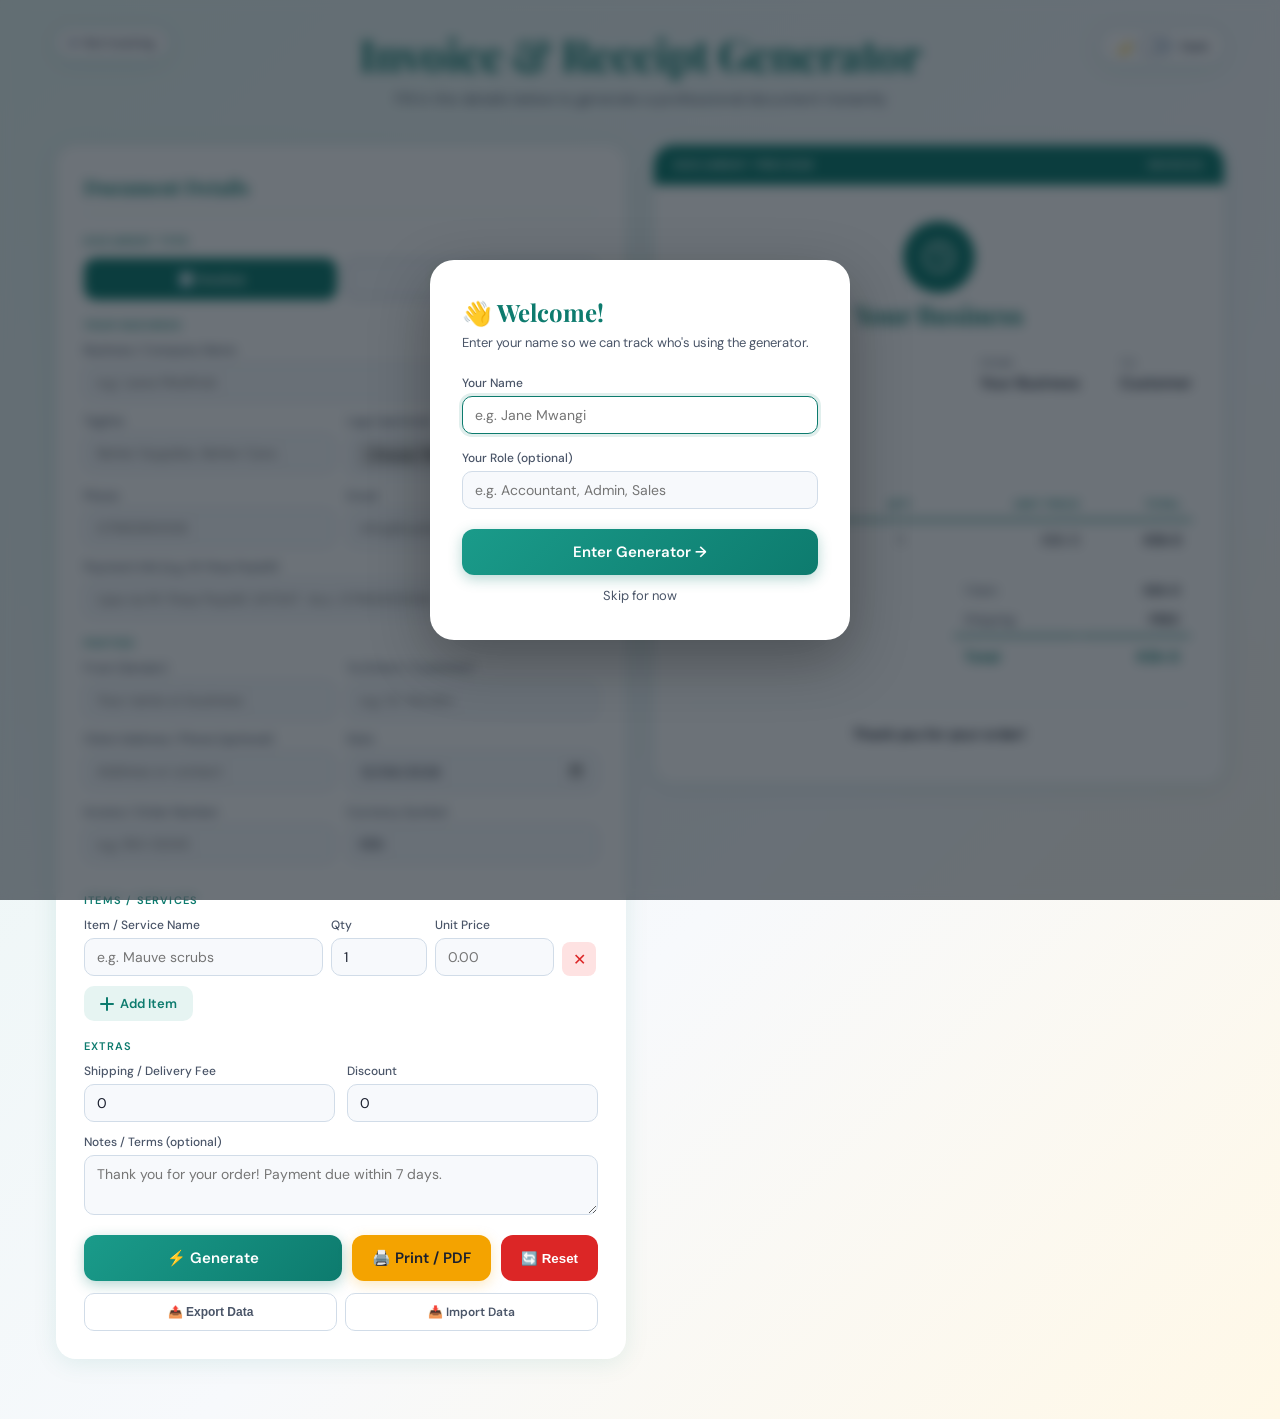
==== commit 0d500491: "add a few features, changed the structure" ====
--- a/index.html
+++ b/index.html
@@ -10,7 +10,7 @@
 <body>
 
 <!-- ── LOGIN MODAL ── -->
-<div class="modal-overlay" id="login-modal">
+<div class="modal-overlay" id="login-modal" style="display: none;">
   <div class="modal-box">
     <h2>👋 Welcome!</h2>
     <p class="modal-sub">Enter your name so we can track who's using the generator.</p>
@@ -35,7 +35,7 @@
       <div class="track-dot" id="track-dot"></div>
       <span id="track-pill-text">Not tracking</span>
     </div>
-    <button class="theme-toggle" onclick="toggleTheme()" title="Toggle dark/light mode">
+    <button class="theme-toggle" title="Toggle dark/light mode">
       <span id="theme-icon">🌙</span>
       <div class="toggle-track">
         <div class="toggle-thumb"></div>
@@ -52,16 +52,15 @@
     <div class="form-card">
       <h2>Document Details</h2>
 
-      <!-- Setup Banner — only visible until SHEET_URL is set in app.js -->
+      <!-- Setup Banner -->
       <div class="setup-banner" id="setup-banner">
         <div class="banner-top">
           <span class="banner-icon">📊</span>
           <div>
             <strong>One-time setup needed</strong>
             Open <code style="background:rgba(0,0,0,.08);padding:1px 5px;border-radius:4px;">app.js</code>
-            and replace <code style="background:rgba(0,0,0,.08);padding:1px 5px;border-radius:4px;">YOUR_APPS_SCRIPT_URL_HERE</code>
+            and replace the <code style="background:rgba(0,0,0,.08);padding:1px 5px;border-radius:4px;">SHEET_URL</code>
             with your Google Apps Script Web App URL.
-            Once set, this banner disappears for everyone automatically.
           </div>
         </div>
       </div>
@@ -69,40 +68,40 @@
       <!-- Doc Type -->
       <div class="section-label">Document Type</div>
       <div class="type-toggle">
-        <button class="type-btn active" onclick="setType('Invoice')">🧾 Invoice</button>
-        <button class="type-btn" onclick="setType('Receipt')">✅ Receipt</button>
+        <button class="type-btn active">🧾 Invoice</button>
+        <button class="type-btn">✅ Receipt</button>
       </div>
 
       <!-- Business Info -->
       <div class="section-label">Your Business</div>
       <div class="field">
         <label>Business / Company Name</label>
-        <input id="biz-name" type="text" placeholder="e.g. Lawa MedHub" oninput="render()">
+        <input id="biz-name" type="text" placeholder="e.g. Lawa MedHub">
       </div>
       <div class="form-row">
         <div class="field">
           <label>Tagline</label>
-          <input id="biz-tagline" type="text" placeholder="Better Supplies. Better Care." oninput="render()">
+          <input id="biz-tagline" type="text" placeholder="Better Supplies. Better Care.">
         </div>
         <div class="field">
           <label>Logo (optional)</label>
-          <input type="file" accept="image/*" onchange="handleLogo(event)">
+          <input type="file" accept="image/*">
           <img id="logo-preview" class="logo-preview" alt="logo">
         </div>
       </div>
       <div class="form-row">
         <div class="field">
           <label>Phone</label>
-          <input id="biz-phone" type="text" placeholder="0799290006" oninput="render()">
+          <input id="biz-phone" type="text" placeholder="0799290006">
         </div>
         <div class="field">
           <label>Email</label>
-          <input id="biz-email" type="text" placeholder="info@business.com" oninput="render()">
+          <input id="biz-email" type="text" placeholder="info@business.com">
         </div>
       </div>
       <div class="field">
         <label>Payment Info (e.g. M-Pesa Paybill)</label>
-        <input id="biz-payment" type="text" placeholder="Lipa na M-Pesa Paybill: 247247  Acc: 0799200006" oninput="render()">
+        <input id="biz-payment" type="text" placeholder="Lipa na M-Pesa Paybill: 247247  Acc: 0799200006">
       </div>
 
       <!-- Parties -->
@@ -110,21 +109,21 @@
       <div class="form-row">
         <div class="field">
           <label>From (Sender)</label>
-          <input id="from-name" type="text" placeholder="Your name or business" oninput="render()">
+          <input id="from-name" type="text" placeholder="Your name or business">
         </div>
         <div class="field">
           <label>To (Client / Customer)</label>
-          <input id="to-name" type="text" placeholder="e.g. Dr. Kerubo" oninput="render()">
+          <input id="to-name" type="text" placeholder="e.g. Dr. Kerubo">
         </div>
       </div>
       <div class="form-row">
         <div class="field">
           <label>Client Address / Phone (optional)</label>
-          <input id="to-detail" type="text" placeholder="Address or contact" oninput="render()">
+          <input id="to-detail" type="text" placeholder="Address or contact">
         </div>
         <div class="field">
           <label>Date</label>
-          <input id="doc-date" type="date" oninput="render()">
+          <input id="doc-date" type="date">
         </div>
       </div>
 
@@ -132,18 +131,18 @@
       <div class="form-row">
         <div class="field">
           <label>Invoice / Order Number</label>
-          <input id="doc-number" type="text" placeholder="e.g. INV-0045" oninput="render()">
+          <input id="doc-number" type="text" placeholder="e.g. INV-0045">
         </div>
         <div class="field">
           <label>Currency Symbol</label>
-          <input id="currency" type="text" placeholder="KSh" value="KSh" oninput="render()">
+          <input id="currency" type="text" placeholder="KSh" value="KSh">
         </div>
       </div>
 
       <!-- Items -->
       <div class="section-label">Items / Services</div>
       <div class="items-section" id="items-container"></div>
-      <button class="btn-add-item" onclick="addItem()">
+      <button class="btn-add-item">
         <svg width="14" height="14" viewBox="0 0 14 14" fill="none">
           <path d="M7 1v12M1 7h12" stroke="currentColor" stroke-width="2" stroke-linecap="round"/>
         </svg>
@@ -155,23 +154,34 @@
       <div class="form-row">
         <div class="field">
           <label>Shipping / Delivery Fee</label>
-          <input id="shipping" type="number" placeholder="0" value="0" oninput="render()">
+          <input id="shipping" type="number" placeholder="0" value="0">
         </div>
         <div class="field">
           <label>Discount</label>
-          <input id="discount" type="number" placeholder="0" value="0" oninput="render()">
+          <input id="discount" type="number" placeholder="0" value="0">
         </div>
       </div>
 
       <!-- Notes -->
       <div class="field">
         <label>Notes / Terms (optional)</label>
-        <textarea id="doc-notes" placeholder="Thank you for your order! Payment due within 7 days." oninput="render()"></textarea>
+        <textarea id="doc-notes" placeholder="Thank you for your order! Payment due within 7 days."></textarea>
       </div>
 
       <div class="actions">
-        <button class="btn-generate" onclick="render(); trackDocument()">⚡ Generate Document</button>
-        <button class="btn-print" onclick="trackDocument(); window.print()">🖨️ Print / Save PDF</button>
+        <button class="btn-generate">⚡ Generate</button>
+        <button class="btn-print">🖨️ Print / PDF</button>
+        <button class="btn-reset" onclick="window.app.resetForm()" title="Clear all data" style="background:var(--danger);color:white;border:none;border-radius:12px;padding:13px 20px;font-weight:600;cursor:pointer;">🔄 Reset</button>
+      </div>
+
+      <div class="actions" style="margin-top:12px; gap:8px;">
+        <button onclick="window.app.exportData()" style="flex:1;padding:10px;border-radius:10px;border:1.5px solid var(--border-color);background:var(--card-bg);color:var(--text-muted);font-size:12px;font-weight:600;cursor:pointer;display:flex;align-items:center;justify-content:center;gap:6px;">
+          📤 Export Data
+        </button>
+        <label style="flex:1;padding:10px;border-radius:10px;border:1.5px solid var(--border-color);background:var(--card-bg);color:var(--text-muted);font-size:12px;font-weight:600;cursor:pointer;display:flex;align-items:center;justify-content:center;gap:6px;">
+          📥 Import Data
+          <input type="file" accept=".json" style="display:none" onchange="window.app.importData(this.files[0])">
+        </label>
       </div>
     </div>
 
@@ -184,10 +194,10 @@
       <div id="doc-output">
         <div class="placeholder-msg">
           <svg width="64" height="64" viewBox="0 0 64 64" fill="none">
-            <rect x="10" y="4" width="44" height="56" rx="5" stroke="#0d7b6e" stroke-width="2.5"/>
-            <line x1="20" y1="20" x2="44" y2="20" stroke="#0d7b6e" stroke-width="2" stroke-linecap="round"/>
-            <line x1="20" y1="28" x2="44" y2="28" stroke="#0d7b6e" stroke-width="2" stroke-linecap="round"/>
-            <line x1="20" y1="36" x2="36" y2="36" stroke="#0d7b6e" stroke-width="2" stroke-linecap="round"/>
+            <rect x="10" y="4" width="44" height="56" rx="5" stroke="currentColor" stroke-width="2.5"/>
+            <line x1="20" y1="20" x2="44" y2="20" stroke="currentColor" stroke-width="2" stroke-linecap="round"/>
+            <line x1="20" y1="28" x2="44" y2="28" stroke="currentColor" stroke-width="2" stroke-linecap="round"/>
+            <line x1="20" y1="36" x2="36" y2="36" stroke="currentColor" stroke-width="2" stroke-linecap="round"/>
           </svg>
           <p>Fill in the form and your document will appear here.</p>
         </div>
--- a/style.css
+++ b/style.css
@@ -1,3 +1,38 @@
+:root {
+  /* Colors - Light Theme */
+  --primary: #0d7b6e;
+  --primary-light: #e6f4f2;
+  --primary-hover: #1a9b8a;
+  --primary-active: #2ec4b0;
+  --accent: #f4a300;
+  --accent-hover: #ffb732;
+  --bg-gradient: linear-gradient(135deg, #e6f4f2 0%, #f7f9fc 60%, #fff8e7 100%);
+  --card-bg: #ffffff;
+  --text-main: #1a1f2e;
+  --text-muted: #4a5568;
+  --text-dim: #94a3b8;
+  --border-color: #d1dce8;
+  --input-bg: #f7f9fc;
+  --danger: #dc2626;
+  --danger-light: #fee2e2;
+  --success: #22c55e;
+}
+
+[data-theme="dark"] {
+  /* Colors - Dark Theme */
+  --primary: #2ec4b0;
+  --primary-light: #0d2e2b;
+  --primary-hover: #25a997;
+  --bg-gradient: linear-gradient(135deg, #0b1a18 0%, #111827 60%, #1a1508 100%);
+  --card-bg: #1a2236;
+  --text-main: #e8edf5;
+  --text-muted: #94a3b8;
+  --text-dim: #64748b;
+  --border-color: #2d3748;
+  --input-bg: #1e2535;
+  --input-focus-bg: #222d42;
+}
+
 * {
   box-sizing: border-box;
   margin: 0;
@@ -6,16 +41,10 @@
 
 body {
   font-family: 'DM Sans', sans-serif;
-  background: linear-gradient(135deg, #e6f4f2 0%, #f7f9fc 60%, #fff8e7 100%);
+  background: var(--bg-gradient);
   min-height: 100vh;
-  color: #1a1f2e;
+  color: var(--text-main);
   transition: background .3s, color .3s;
-}
-
-/* ── DARK MODE ── */
-[data-theme="dark"] body {
-  background: linear-gradient(135deg, #0b1a18 0%, #111827 60%, #1a1508 100%);
-  color: #e8edf5;
 }
 
 /* ── APP SHELL ── */
@@ -35,22 +64,14 @@
 .app-header h1 {
   font-family: 'Playfair Display', serif;
   font-size: clamp(28px, 5vw, 44px);
-  color: #0d7b6e;
+  color: var(--primary);
   letter-spacing: -0.5px;
 }
 
-[data-theme="dark"] .app-header h1 {
-  color: #2ec4b0;
-}
-
 .app-header p {
-  color: #4a5568;
+  color: var(--text-muted);
   margin-top: 6px;
   font-size: 15px;
-}
-
-[data-theme="dark"] .app-header p {
-  color: #94a3b8;
 }
 
 /* ── THEME TOGGLE ── */
@@ -58,8 +79,8 @@
   position: absolute;
   right: 0;
   top: 4px;
-  background: #ffffff;
-  border: 1.5px solid #d1dce8;
+  background: var(--card-bg);
+  border: 1.5px solid var(--border-color);
   border-radius: 50px;
   padding: 7px 14px;
   display: flex;
@@ -69,32 +90,24 @@
   font-family: 'DM Sans', sans-serif;
   font-size: 13px;
   font-weight: 600;
-  color: #4a5568;
+  color: var(--text-muted);
   box-shadow: 0 4px 24px rgba(13,123,110,0.10);
   transition: all .25s;
 }
 
 [data-theme="dark"] .theme-toggle {
-  background: #1a2236;
-  border-color: #2d3748;
-  color: #94a3b8;
   box-shadow: 0 4px 24px rgba(0,0,0,0.35);
 }
 
 .theme-toggle:hover {
-  border-color: #0d7b6e;
-  color: #0d7b6e;
-}
-
-[data-theme="dark"] .theme-toggle:hover {
-  border-color: #2ec4b0;
-  color: #2ec4b0;
+  border-color: var(--primary);
+  color: var(--primary);
 }
 
 .toggle-track {
   width: 36px;
   height: 20px;
-  background: #d1dce8;
+  background: var(--border-color);
   border-radius: 20px;
   position: relative;
   transition: background .25s;
@@ -102,7 +115,7 @@
 }
 
 [data-theme="dark"] .toggle-track {
-  background: #2ec4b0;
+  background: var(--primary);
 }
 
 .toggle-thumb {
@@ -131,13 +144,13 @@
   position: absolute;
   left: 0;
   top: 4px;
-  background: #ffffff;
-  border: 1.5px solid #d1dce8;
+  background: var(--card-bg);
+  border: 1.5px solid var(--border-color);
   border-radius: 50px;
   padding: 6px 12px;
   font-size: 12px;
   font-weight: 600;
-  color: #4a5568;
+  color: var(--text-muted);
   display: flex;
   align-items: center;
   gap: 6px;
@@ -145,9 +158,6 @@
 }
 
 [data-theme="dark"] .track-pill {
-  background: #1a2236;
-  border-color: #2d3748;
-  color: #94a3b8;
   box-shadow: 0 4px 24px rgba(0,0,0,0.35);
 }
 
@@ -155,12 +165,12 @@
   width: 8px;
   height: 8px;
   border-radius: 50%;
-  background: #94a3b8;
+  background: var(--text-dim);
   transition: background .3s;
 }
 
 .track-dot.live {
-  background: #22c55e;
+  background: var(--success);
   animation: pulse 2s infinite;
 }
 
@@ -187,7 +197,7 @@
 
 /* ── FORM CARD ── */
 .form-card {
-  background: #ffffff;
+  background: var(--card-bg);
   border-radius: 20px;
   box-shadow: 0 4px 24px rgba(13,123,110,0.10);
   padding: 28px;
@@ -197,21 +207,19 @@
 }
 
 [data-theme="dark"] .form-card {
-  background: #1a2236;
   box-shadow: 0 4px 24px rgba(0,0,0,0.35);
 }
 
 .form-card h2 {
   font-family: 'Playfair Display', serif;
   font-size: 20px;
-  color: #0d7b6e;
+  color: var(--primary);
   margin-bottom: 20px;
   padding-bottom: 12px;
-  border-bottom: 2px solid #e6f4f2;
+  border-bottom: 2px solid var(--primary-light);
 }
 
 [data-theme="dark"] .form-card h2 {
-  color: #2ec4b0;
   border-bottom-color: #0d2e2b;
 }
 
@@ -221,12 +229,8 @@
   font-weight: 600;
   text-transform: uppercase;
   letter-spacing: 1.2px;
-  color: #0d7b6e;
+  color: var(--primary);
   margin: 18px 0 10px;
-}
-
-[data-theme="dark"] .section-label {
-  color: #2ec4b0;
 }
 
 /* ── FORM ROWS & FIELDS ── */
@@ -250,49 +254,36 @@
 .field label {
   font-size: 12px;
   font-weight: 500;
-  color: #4a5568;
-}
-
-[data-theme="dark"] .field label {
-  color: #94a3b8;
+  color: var(--text-muted);
 }
 
 .field input,
 .field select,
 .field textarea {
-  border: 1.5px solid #d1dce8;
+  border: 1.5px solid var(--border-color);
   border-radius: 10px;
   padding: 9px 12px;
   font-family: 'DM Sans', sans-serif;
   font-size: 14px;
-  color: #1a1f2e;
-  background: #f7f9fc;
+  color: var(--text-main);
+  background: var(--input-bg);
   transition: border-color .2s, box-shadow .2s, background .3s, color .3s;
   outline: none;
   width: 100%;
 }
 
-[data-theme="dark"] .field input,
-[data-theme="dark"] .field select,
-[data-theme="dark"] .field textarea {
-  border-color: #2d3748;
-  color: #e8edf5;
-  background: #1e2535;
-}
-
 .field input:focus,
 .field select:focus,
 .field textarea:focus {
-  border-color: #0d7b6e;
+  border-color: var(--primary);
   box-shadow: 0 0 0 3px rgba(13,123,110,.12);
-  background: #ffffff;
+  background: var(--card-bg);
 }
 
 [data-theme="dark"] .field input:focus,
 [data-theme="dark"] .field select:focus,
 [data-theme="dark"] .field textarea:focus {
-  border-color: #2ec4b0;
-  background: #222d42;
+  background: var(--input-focus-bg);
 }
 
 .field textarea {
@@ -321,8 +312,8 @@
   display: flex;
   align-items: center;
   gap: 6px;
-  background: #e6f4f2;
-  color: #0d7b6e;
+  background: var(--primary-light);
+  color: var(--primary);
   border: none;
   border-radius: 10px;
   padding: 9px 16px;
@@ -334,18 +325,12 @@
   margin-top: 4px;
 }
 
-[data-theme="dark"] .btn-add-item {
-  background: #0d2e2b;
-  color: #2ec4b0;
-}
-
 .btn-add-item:hover { background: #c5e8e3; }
-
 [data-theme="dark"] .btn-add-item:hover { background: #0a2421; }
 
 .btn-remove {
-  background: #fee2e2;
-  color: #dc2626;
+  background: var(--danger-light);
+  color: var(--danger);
   border: none;
   border-radius: 8px;
   width: 34px;
@@ -373,33 +358,25 @@
 .type-btn {
   flex: 1;
   padding: 10px;
-  border: 2px solid #d1dce8;
+  border: 2px solid var(--border-color);
   border-radius: 12px;
-  background: #f7f9fc;
+  background: var(--input-bg);
   font-family: 'DM Sans', sans-serif;
   font-size: 14px;
   font-weight: 600;
-  color: #4a5568;
+  color: var(--text-muted);
   cursor: pointer;
   transition: all .2s;
   text-align: center;
 }
 
-[data-theme="dark"] .type-btn {
-  border-color: #2d3748;
-  background: #1e2535;
-  color: #94a3b8;
-}
-
 .type-btn.active {
-  border-color: #0d7b6e;
-  background: #0d7b6e;
+  border-color: var(--primary);
+  background: var(--primary);
   color: #fff;
 }
 
 [data-theme="dark"] .type-btn.active {
-  border-color: #2ec4b0;
-  background: #2ec4b0;
   color: #151c2c;
 }
 
@@ -414,7 +391,7 @@
 .btn-generate {
   flex: 1;
   min-width: 140px;
-  background: linear-gradient(135deg, #1a9b8a, #0d7b6e);
+  background: linear-gradient(135deg, var(--primary-hover), var(--primary));
   color: #fff;
   border: none;
   border-radius: 12px;
@@ -433,7 +410,7 @@
 }
 
 .btn-print {
-  background: #f4a300;
+  background: var(--accent);
   color: #1a1f2e;
   border: none;
   border-radius: 12px;
@@ -463,7 +440,7 @@
 }
 
 .preview-label {
-  background: #0d7b6e;
+  background: var(--primary);
   color: #fff;
   padding: 12px 20px;
   font-size: 12px;
@@ -476,7 +453,7 @@
 }
 
 [data-theme="dark"] .preview-label {
-  background: #25a997;
+  background: var(--primary-hover);
 }
 
 /* ── DOCUMENT OUTPUT ── */
@@ -502,40 +479,30 @@
 .doc-company-name {
   font-family: 'Playfair Display', serif;
   font-size: 26px;
-  color: #0d7b6e;
+  color: var(--primary);
   font-weight: 700;
 }
-
-[data-theme="dark"] .doc-company-name { color: #2ec4b0; }
 
 .doc-tagline {
   font-size: 12px;
-  color: #4a5568;
+  color: var(--text-muted);
   font-style: italic;
   margin-top: 2px;
 }
 
-[data-theme="dark"] .doc-tagline { color: #94a3b8; }
-
 .doc-contact-bar {
   display: flex;
-  justify-content: space-between;
-  flex-wrap: wrap;
-  gap: 10px;
+  flex-direction: column;
+  gap: 4px;
   font-size: 12px;
-  color: #4a5568;
+  color: var(--text-muted);
   padding: 14px 0;
-  border-top: 1px solid #d1dce8;
-  border-bottom: 1px solid #d1dce8;
+  border-top: 1px solid var(--border-color);
+  border-bottom: 1px solid var(--border-color);
   margin-bottom: 22px;
 }
 
-[data-theme="dark"] .doc-contact-bar {
-  color: #94a3b8;
-  border-color: #2d3748;
-}
-
-.doc-contact-bar span {
+.doc-contact-bar div {
   display: flex;
   align-items: center;
   gap: 5px;
@@ -550,36 +517,26 @@
   margin-bottom: 22px;
 }
 
-.doc-meta-date { font-size: 13px; color: #4a5568; }
-.doc-meta-date strong { display: block; font-size: 14px; color: #1a1f2e; }
-
-[data-theme="dark"] .doc-meta-date { color: #94a3b8; }
-[data-theme="dark"] .doc-meta-date strong { color: #e8edf5; }
+.doc-meta-date { font-size: 13px; color: var(--text-muted); }
+.doc-meta-date strong { display: block; font-size: 14px; color: var(--text-main); }
 
 .doc-from-to { display: flex; gap: 40px; flex-wrap: wrap; }
 
 .doc-party { font-size: 13px; }
 .doc-party .party-label {
-  color: #4a5568;
+  color: var(--text-muted);
   margin-bottom: 3px;
   font-size: 11px;
   text-transform: uppercase;
   letter-spacing: .8px;
 }
 
-[data-theme="dark"] .doc-party .party-label { color: #94a3b8; }
-
-.doc-party .party-name { font-weight: 600; color: #1a1f2e; font-size: 15px; }
-
-[data-theme="dark"] .doc-party .party-name { color: #e8edf5; }
-
-.doc-party .party-detail { color: #4a5568; margin-top: 2px; }
-
-[data-theme="dark"] .doc-party .party-detail { color: #94a3b8; }
+.doc-party .party-name { font-weight: 600; color: var(--text-main); font-size: 15px; }
+.doc-party .party-detail { color: var(--text-muted); margin-top: 2px; }
 
 .doc-doc-type {
   display: inline-block;
-  background: #0d7b6e;
+  background: var(--primary);
   color: #fff;
   font-family: 'Playfair Display', serif;
   font-size: 20px;
@@ -589,101 +546,84 @@
   margin-bottom: 18px;
 }
 
-[data-theme="dark"] .doc-doc-type { background: #2ec4b0; color: #151c2c; }
-
-.doc-order-id { font-size: 13px; color: #4a5568; margin-bottom: 14px; }
-.doc-order-id strong { color: #1a1f2e; }
-
-[data-theme="dark"] .doc-order-id { color: #94a3b8; }
-[data-theme="dark"] .doc-order-id strong { color: #e8edf5; }
+[data-theme="dark"] .doc-doc-type { color: #151c2c; }
+
+.doc-order-id { font-size: 13px; color: var(--text-muted); margin-bottom: 14px; }
+.doc-order-id strong { color: var(--text-main); }
 
 .doc-items { width: 100%; border-collapse: collapse; margin-bottom: 16px; }
-
-.doc-items thead tr { border-bottom: 2px solid #0d7b6e; }
-
-[data-theme="dark"] .doc-items thead tr { border-bottom-color: #2ec4b0; }
-
+.doc-items thead tr { border-bottom: 2px solid var(--primary); }
 .doc-items th {
   text-align: left;
   padding: 8px 10px;
   font-size: 11px;
   font-weight: 600;
-  color: #0d7b6e;
+  color: var(--primary);
   text-transform: uppercase;
   letter-spacing: .8px;
 }
-
-[data-theme="dark"] .doc-items th { color: #2ec4b0; }
-
 .doc-items th:last-child { text-align: right; }
-
 .doc-items td { padding: 10px 10px; vertical-align: top; }
 .doc-items td:last-child { text-align: right; font-weight: 600; }
-
-.doc-items tbody tr { border-bottom: 1px solid #d1dce8; }
-
-[data-theme="dark"] .doc-items tbody tr { border-bottom-color: #2d3748; }
-
+.doc-items tbody tr { border-bottom: 1px solid var(--border-color); }
 .doc-items tbody tr:last-child { border-bottom: none; }
 
 .item-desc { font-weight: 600; display: block; }
-.item-sku { font-size: 11px; color: #4a5568; margin-top: 2px; }
-
-[data-theme="dark"] .item-sku { color: #94a3b8; }
+.item-sku { font-size: 11px; color: var(--text-muted); margin-top: 2px; }
 
 .doc-totals { width: 100%; }
 .doc-totals td { padding: 5px 10px; font-size: 13px; }
 .doc-totals td:last-child { text-align: right; font-weight: 600; }
 
 .doc-totals .total-row td {
-  border-top: 2px solid #0d7b6e;
+  border-top: 2px solid var(--primary);
   padding-top: 10px;
   font-weight: 700;
   font-size: 15px;
-  color: #0d7b6e;
-}
-
-[data-theme="dark"] .doc-totals .total-row td {
-  border-top-color: #2ec4b0;
-  color: #2ec4b0;
+  color: var(--primary);
 }
 
 .doc-footer {
   text-align: center;
   margin-top: 30px;
   padding-top: 20px;
-  border-top: 1px dashed #d1dce8;
+  border-top: 1px dashed var(--border-color);
   font-size: 12px;
-  color: #4a5568;
-}
-
-[data-theme="dark"] .doc-footer {
-  border-top-color: #2d3748;
-  color: #94a3b8;
-}
-
-.doc-footer strong { display: block; margin-bottom: 4px; color: #1a1f2e; font-size: 14px; }
-
-[data-theme="dark"] .doc-footer strong { color: #e8edf5; }
+  color: var(--text-muted);
+}
+
+.doc-footer strong { display: block; margin-bottom: 4px; color: var(--text-main); font-size: 14px; }
+
+.doc-payment-footer {
+  background: var(--primary-light);
+  color: var(--primary);
+  border-radius: 10px;
+  padding: 12px;
+  margin-top: 20px;
+  font-size: 13px;
+  text-align: center;
+  font-weight: 500;
+}
+
+[data-theme="dark"] .doc-payment-footer {
+  background: #0d2e2b;
+}
 
 .doc-notes {
-  background: #e6f4f2;
+  background: var(--primary-light);
   border-radius: 10px;
   padding: 12px 14px;
   margin-top: 14px;
   font-size: 12px;
-  color: #4a5568;
+  color: var(--text-muted);
   transition: background .3s;
 }
 
 [data-theme="dark"] .doc-notes {
   background: #0d2e2b;
-  color: #94a3b8;
-}
-
-.doc-notes strong { color: #0d7b6e; display: block; margin-bottom: 3px; }
-
-[data-theme="dark"] .doc-notes strong { color: #2ec4b0; }
+}
+
+.doc-notes strong { color: var(--primary); display: block; margin-bottom: 3px; }
 
 .placeholder-msg {
   display: flex;
@@ -691,12 +631,10 @@
   align-items: center;
   justify-content: center;
   height: 340px;
-  color: #4a5568;
+  color: var(--text-muted);
   text-align: center;
   gap: 12px;
 }
-
-[data-theme="dark"] .placeholder-msg { color: #94a3b8; }
 
 .placeholder-msg svg { opacity: .25; }
 .placeholder-msg p { font-size: 14px; }
@@ -707,7 +645,7 @@
   height: 50px;
   object-fit: contain;
   border-radius: 8px;
-  border: 1px solid #d1dce8;
+  border: 1px solid var(--border-color);
   display: none;
   margin-top: 6px;
 }
@@ -717,7 +655,7 @@
 /* ── SETUP BANNER ── */
 .setup-banner {
   background: linear-gradient(135deg, #fff3cd, #ffe8a0);
-  border: 1.5px solid #f4a300;
+  border: 1.5px solid var(--accent);
   border-radius: 14px;
   padding: 14px 18px;
   margin-bottom: 22px;
@@ -740,13 +678,6 @@
   display: block;
   margin-bottom: 4px;
   font-size: 14px;
-}
-
-
-.setup-banner.connected {
-  background: linear-gradient(135deg, #d1fae5, #a7f3d0);
-  border-color: #0d7b6e;
-  color: #065f46;
 }
 
 /* ── LOGIN MODAL ── */
@@ -769,7 +700,7 @@
 }
 
 .modal-box {
-  background: #ffffff;
+  background: var(--card-bg);
   border-radius: 24px;
   box-shadow: 0 20px 60px rgba(0,0,0,.3);
   padding: 36px 32px;
@@ -778,8 +709,6 @@
   animation: slideUp .3s ease;
 }
 
-[data-theme="dark"] .modal-box { background: #1a2236; }
-
 @keyframes slideUp {
   from { transform: translateY(24px); opacity: 0; }
   to { transform: translateY(0); opacity: 1; }
@@ -788,26 +717,22 @@
 .modal-box h2 {
   font-family: 'Playfair Display', serif;
   font-size: 24px;
-  color: #0d7b6e;
+  color: var(--primary);
   margin-bottom: 6px;
 }
-
-[data-theme="dark"] .modal-box h2 { color: #2ec4b0; }
 
 .modal-box .modal-sub {
   font-size: 13px;
-  color: #4a5568;
+  color: var(--text-muted);
   margin-bottom: 24px;
 }
-
-[data-theme="dark"] .modal-box .modal-sub { color: #94a3b8; }
 
 .modal-box .field { margin-bottom: 16px; }
 
 .modal-submit {
   width: 100%;
   padding: 13px;
-  background: linear-gradient(135deg, #1a9b8a, #0d7b6e);
+  background: linear-gradient(135deg, var(--primary-hover), var(--primary));
   color: #fff;
   border: none;
   border-radius: 12px;
@@ -830,26 +755,30 @@
   text-align: center;
   margin-top: 12px;
   font-size: 13px;
-  color: #4a5568;
+  color: var(--text-muted);
   cursor: pointer;
 }
 
-[data-theme="dark"] .modal-skip { color: #94a3b8; }
-
-.modal-skip:hover { color: #0d7b6e; }
-
-[data-theme="dark"] .modal-skip:hover { color: #2ec4b0; }
+.modal-skip:hover { color: var(--primary); }
 
 /* ── PRINT ── */
 @media print {
-  body { background: white; }
+  @page {
+    margin: 0;
+  }
+  body {
+    background: white;
+    margin: 1.6cm;
+  }
   .form-card,
   .preview-label,
   .app-header,
   .actions,
   .setup-banner,
-  .modal-overlay { display: none !important; }
-  .cols { grid-template-columns: 1fr; }
+  .modal-overlay,
+  .theme-toggle,
+  .track-pill { display: none !important; }
+  .cols { display: block; }
   .preview-card { box-shadow: none; border-radius: 0; }
-  #doc-output { padding: 10px; }
-}
+  #doc-output { padding: 0; }
+}
